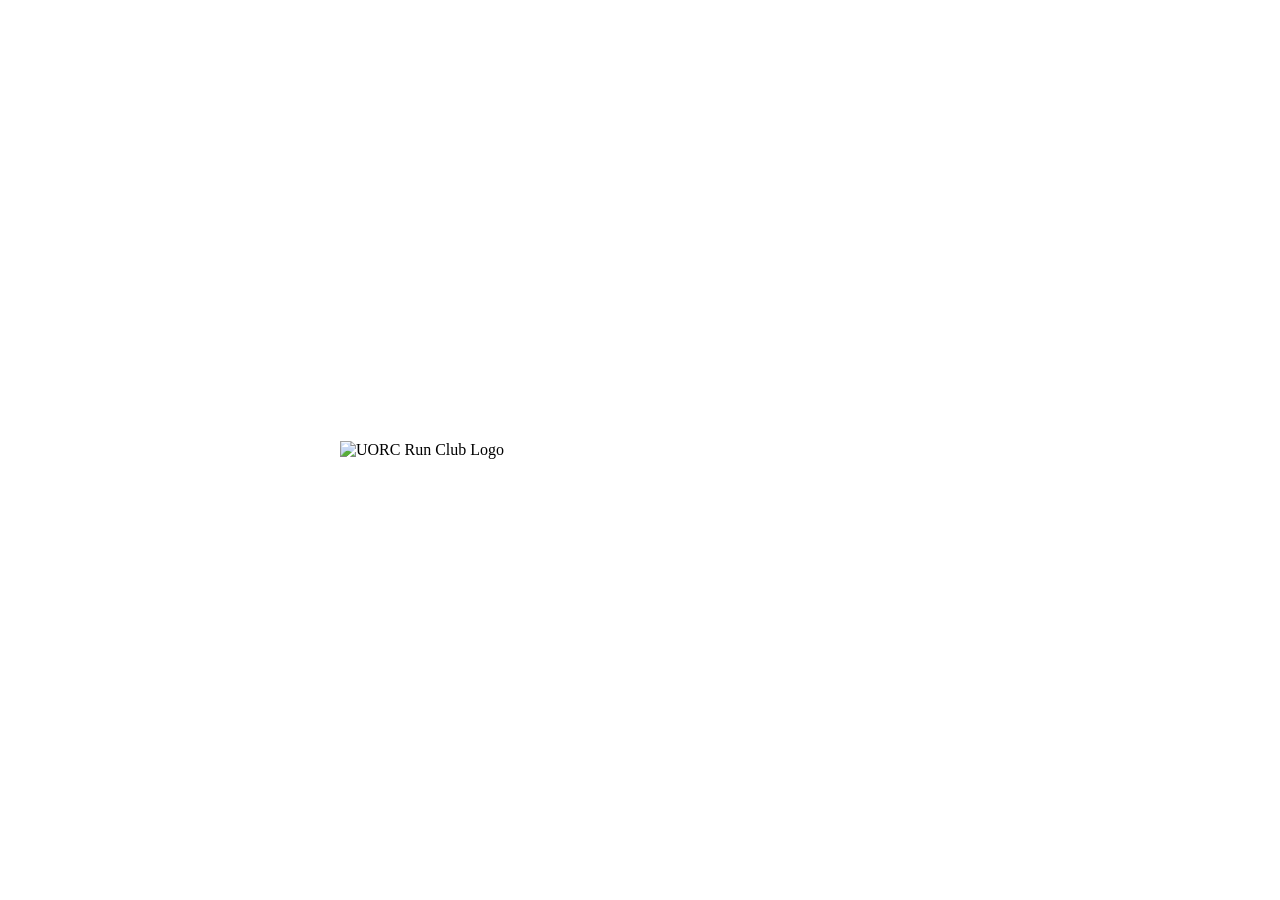
==== index.html @ 2e1a0c51 "Create index.html" ====
<!DOCTYPE html>
<html lang="en">
<head>
  <meta charset="UTF-8">
  <meta name="viewport" content="width=device-width, initial-scale=1.0">
  <title>UORC Run Club</title>

  <style>
    :root {
      color-scheme: light dark;
    }

    body {
      margin: 0;
      height: 100vh;
      display: flex;
      align-items: center;
      justify-content: center;
      background-color: #ffffff;
      overflow: hidden;
    }

    @media (prefers-color-scheme: dark) {
      body {
        background-color: #000000;
      }
    }

    .logo {
      width: 80vw;
      max-width: 600px;
      height: auto;
      opacity: 0;
      transform: scale(0.96);
      animation: fadeIn 1.2s ease-out forwards;
    }

    @keyframes fadeIn {
      to {
        opacity: 1;
        transform: scale(1);
      }
    }
  </style>
</head>

<body>
  <img 
    class="logo"
    src="https://raw.githubusercontent.com/uorcrunclub/sign-in-sheet/main/uorc_app_icon_black.png" 
    alt="UORC Run Club Logo"
  >
</body>
</html>
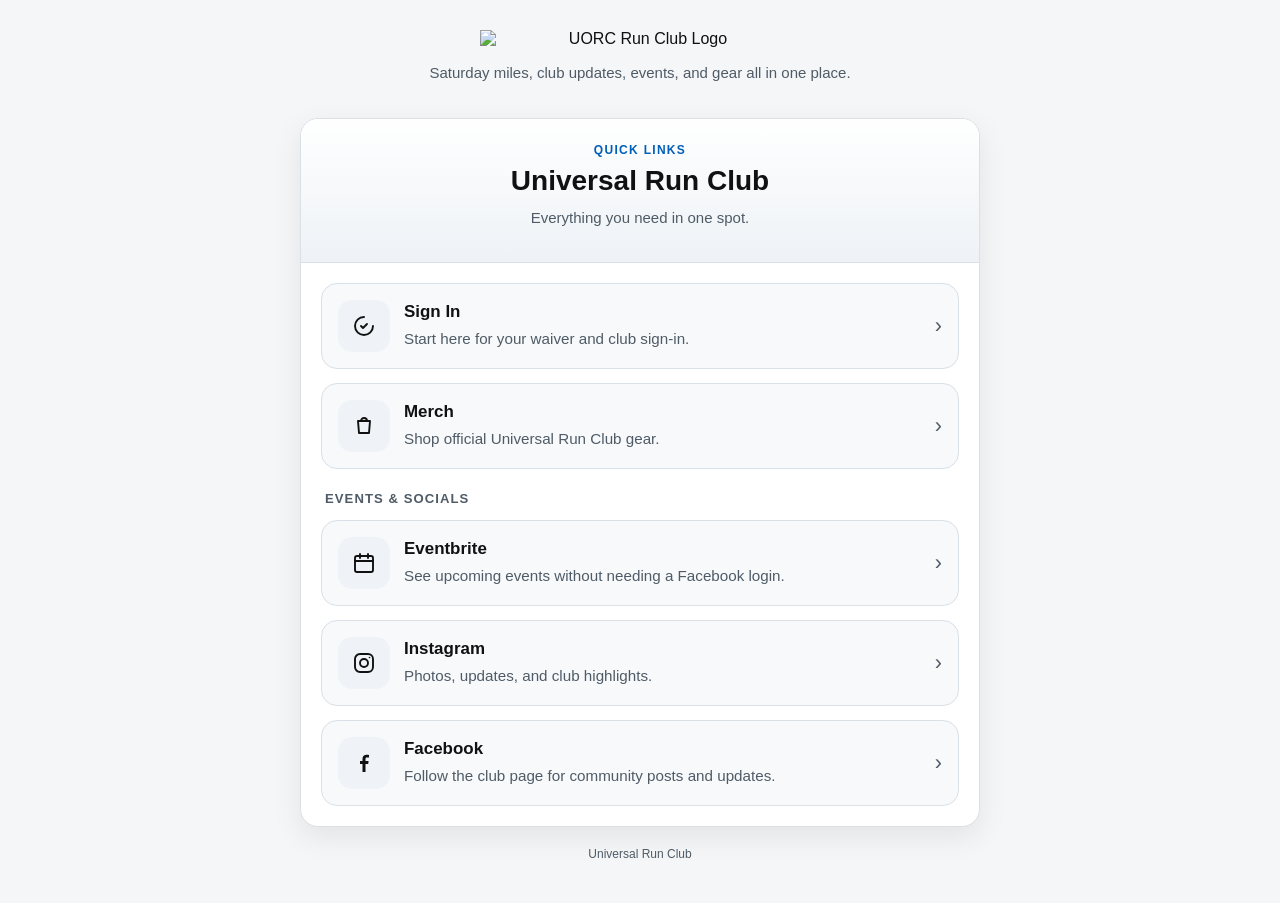
==== commit 0989ea4a: "Update index.html" ====
--- a/index.html
+++ b/index.html
@@ -2,53 +2,135 @@
 <html lang="en">
 <head>
   <meta charset="UTF-8">
-  <meta name="viewport" content="width=device-width, initial-scale=1.0">
+  <meta
+    name="viewport"
+    content="width=device-width, initial-scale=1.0, viewport-fit=cover"
+  >
   <title>UORC Run Club</title>
 
-  <style>
-    :root {
-      color-scheme: light dark;
-    }
+  <link rel="stylesheet" href="css/styles.css">
+  <link rel="stylesheet" href="css/landing.css">
+</head>
+<body>
+  <main class="container landing-page">
+    <section class="landing-hero">
+      <img
+        class="landing-logo"
+        src="https://raw.githubusercontent.com/uorcrunclub/webapp/main/assets/uorc_app_icon_black.png"
+        alt="UORC Run Club Logo"
+      >
+      <p class="subtext landing-tagline">
+        Saturday miles, club updates, events, and gear all in one place.
+      </p>
+    </section>
 
-    body {
-      margin: 0;
-      height: 100vh;
-      display: flex;
-      align-items: center;
-      justify-content: center;
-      background-color: #ffffff;
-      overflow: hidden;
-    }
+    <section class="card landing-card-shell">
+      <div class="header landing-header">
+        <div class="eyebrow">Quick Links</div>
+        <h1>Universal Run Club</h1>
+        <p class="subtext">
+          Everything you need in one spot.
+        </p>
+      </div>
 
-    @media (prefers-color-scheme: dark) {
-      body {
-        background-color: #000000;
-      }
-    }
+      <div class="content landing-links">
+        <a class="landing-link landing-link-primary" href="waiver.html">
+          <span class="landing-link-icon" aria-hidden="true">
+            <svg viewBox="0 0 24 24" fill="none" stroke="currentColor" stroke-width="1.9" stroke-linecap="round" stroke-linejoin="round">
+              <path d="M9 12l2 2 4-4"></path>
+              <path d="M21 12c0 4.97-4.03 9-9 9s-9-4.03-9-9 4.03-9 9-9"></path>
+            </svg>
+          </span>
+          <span class="landing-link-copy">
+            <span class="landing-link-title">Sign In</span>
+            <span class="landing-link-text">Start here for your waiver and club sign-in.</span>
+          </span>
+          <span class="landing-link-arrow" aria-hidden="true">›</span>
+        </a>
 
-    .logo {
-      width: 80vw;
-      max-width: 600px;
-      height: auto;
-      opacity: 0;
-      transform: scale(0.96);
-      animation: fadeIn 1.2s ease-out forwards;
-    }
+        <a
+          class="landing-link"
+          href="https://universalrunclub.shop/"
+          target="_blank"
+          rel="noopener noreferrer"
+        >
+          <span class="landing-link-icon" aria-hidden="true">
+            <svg viewBox="0 0 24 24" fill="none" stroke="currentColor" stroke-width="1.9" stroke-linecap="round" stroke-linejoin="round">
+              <path d="M6 7h12l-1 12H7L6 7z"></path>
+              <path d="M9 7a3 3 0 0 1 6 0"></path>
+            </svg>
+          </span>
+          <span class="landing-link-copy">
+            <span class="landing-link-title">Merch</span>
+            <span class="landing-link-text">Shop official Universal Run Club gear.</span>
+          </span>
+          <span class="landing-link-arrow" aria-hidden="true">›</span>
+        </a>
 
-    @keyframes fadeIn {
-      to {
-        opacity: 1;
-        transform: scale(1);
-      }
-    }
-  </style>
-</head>
+        <div class="landing-section-label">Events & Socials</div>
 
-<body>
-  <img 
-    class="logo"
-    src="https://raw.githubusercontent.com/uorcrunclub/sign-in-sheet/main/uorc_app_icon_black.png" 
-    alt="UORC Run Club Logo"
-  >
+        <a
+          class="landing-link landing-link-featured"
+          href="https://www.eventbrite.com/e/universal-5k-saturday-mornings-presented-by-universal-run-club-tickets-1977950618545?utm-campaign=social&utm-content=attendeeshare&utm-medium=discovery&utm-term=listing&utm-source=cp&aff=ebdsshcopyurl"
+          target="_blank"
+          rel="noopener noreferrer"
+        >
+          <span class="landing-link-icon" aria-hidden="true">
+            <svg viewBox="0 0 24 24" fill="none" stroke="currentColor" stroke-width="1.9" stroke-linecap="round" stroke-linejoin="round">
+              <rect x="3" y="5" width="18" height="16" rx="2"></rect>
+              <path d="M8 3v4"></path>
+              <path d="M16 3v4"></path>
+              <path d="M3 10h18"></path>
+            </svg>
+          </span>
+          <span class="landing-link-copy">
+            <span class="landing-link-title">Eventbrite</span>
+            <span class="landing-link-text">See upcoming events without needing a Facebook login.</span>
+          </span>
+          <span class="landing-link-arrow" aria-hidden="true">›</span>
+        </a>
+
+        <a
+          class="landing-link"
+          href="https://www.instagram.com/universalrunclub"
+          target="_blank"
+          rel="noopener noreferrer"
+        >
+          <span class="landing-link-icon" aria-hidden="true">
+            <svg viewBox="0 0 24 24" fill="none" stroke="currentColor" stroke-width="1.9" stroke-linecap="round" stroke-linejoin="round">
+              <rect x="3" y="3" width="18" height="18" rx="5"></rect>
+              <circle cx="12" cy="12" r="4"></circle>
+              <circle cx="17.5" cy="6.5" r="0.8" fill="currentColor" stroke="none"></circle>
+            </svg>
+          </span>
+          <span class="landing-link-copy">
+            <span class="landing-link-title">Instagram</span>
+            <span class="landing-link-text">Photos, updates, and club highlights.</span>
+          </span>
+          <span class="landing-link-arrow" aria-hidden="true">›</span>
+        </a>
+
+        <a
+          class="landing-link"
+          href="https://www.facebook.com/profile.php?id=100093467404536"
+          target="_blank"
+          rel="noopener noreferrer"
+        >
+          <span class="landing-link-icon" aria-hidden="true">
+            <svg viewBox="0 0 24 24" fill="currentColor" aria-hidden="true">
+              <path d="M13.5 21v-8h2.7l.4-3h-3.1V8.1c0-.9.2-1.5 1.5-1.5H17V3.9c-.4-.1-1.3-.1-2.4-.1-2.4 0-4.1 1.4-4.1 4.1V10H8v3h2.5v8h3z"/>
+            </svg>
+          </span>
+          <span class="landing-link-copy">
+            <span class="landing-link-title">Facebook</span>
+            <span class="landing-link-text">Follow the club page for community posts and updates.</span>
+          </span>
+          <span class="landing-link-arrow" aria-hidden="true">›</span>
+        </a>
+      </div>
+    </section>
+
+    <p class="footer-note">Universal Run Club</p>
+  </main>
 </body>
 </html>
--- a/css/styles.css
+++ b/css/styles.css
@@ -0,0 +1,1764 @@
+/* =========================
+   THEME
+========================= */
+
+:root {
+  color-scheme: light dark;
+
+  /* BACKGROUNDS */
+  --bg: #0f1115;
+  --panel: #171a21;
+  --panel-2: #1e222b;
+  --panel-3: #262b36;
+
+  /* TEXT */
+  --text: #f1f3f5;
+  --muted: #aab2bf;
+
+  /* ACCENT */
+  --accent: #3ea6ff;
+  --accent-hover: #1f8cff;
+  --accent-ring: rgba(62, 166, 255, 0.18);
+
+  /* BORDERS */
+  --border: #2e3440;
+
+  /* INPUTS */
+  --input-bg: #151922;
+  --input-border: #343b48;
+  --input-text: #f1f3f5;
+  --input-placeholder: #7f8896;
+
+  /* BUTTONS */
+  --secondary-btn-bg: #232834;
+  --secondary-btn-border: #343b48;
+  --secondary-btn-hover: #2c3240;
+
+  /* STATES */
+  --danger: #ff5d5f;
+  --danger-hover: #e14b4d;
+
+  --success: #34c759;
+  --success-hover: #28a745;
+
+  /* MESSAGES */
+  --error-bg: rgba(255, 93, 95, 0.12);
+  --error-border: rgba(255, 93, 95, 0.35);
+  --error-text: #ffd6d6;
+
+  --success-bg: rgba(52, 199, 89, 0.12);
+  --success-border: rgba(52, 199, 89, 0.35);
+  --success-text: #d9ffe6;
+
+  /* SHADOW */
+  --shadow: 0 10px 30px rgba(0, 0, 0, 0.5);
+
+  --radius: 18px;
+
+  /* TOAST / MODAL */
+  --toast-bg: rgba(24, 24, 28, 0.96);
+  --toast-text: #f5f7fb;
+  --toast-muted-text: #eef2f7;
+  --toast-border: rgba(255, 255, 255, 0.08);
+  --toast-close-text: #dbe4ee;
+  --toast-close-border: rgba(255, 255, 255, 0.10);
+  --toast-close-hover-bg: rgba(255, 255, 255, 0.04);
+  --toast-close-hover-border: rgba(255, 255, 255, 0.18);
+
+  --toast-info-title: #9ec5ff;
+  --toast-success-title: #7ee2a1;
+  --toast-error-title: #ff8f8f;
+  --toast-loading-title: #6fb1ff;
+
+  --toast-info-ring: rgba(105, 170, 255, 0.08);
+  --toast-success-ring: rgba(72, 201, 126, 0.10);
+  --toast-error-ring: rgba(255, 107, 107, 0.18);
+  --toast-loading-ring: rgba(47, 124, 255, 0.12);
+
+  --toast-info-border: rgba(105, 170, 255, 0.28);
+  --toast-success-border: rgba(72, 201, 126, 0.30);
+  --toast-error-border: rgba(255, 107, 107, 0.45);
+  --toast-loading-border: rgba(47, 124, 255, 0.35);
+
+  --toast-loading-backdrop: rgba(0, 0, 0, 0.45);
+  --toast-error-backdrop: rgba(0, 0, 0, 0.78);
+
+  --toast-error-bg: rgba(255, 80, 80, 0.10);
+
+  /* WINNER PILLS */
+  --pill-bg: rgba(255, 255, 255, 0.06);
+  --pill-bg-hover: rgba(255, 255, 255, 0.10);
+  --pill-text: #e6edf5;
+  --pill-border: rgba(255, 255, 255, 0.08);
+  --pill-border-hover: rgba(255, 255, 255, 0.14);
+  --pill-selected-text: #ffffff;
+
+  --pill-selected-bg: linear-gradient(135deg, #2f7cff, #4ea3ff);
+  --pill-selected-border: rgba(120, 170, 255, 0.6);
+  --pill-selected-shadow-1: rgba(47, 124, 255, 0.35);
+  --pill-selected-shadow-2: rgba(120, 170, 255, 0.2);
+}
+
+@media (prefers-color-scheme: light) {
+  :root {
+    --bg: #f4f6f8;
+    --panel: #ffffff;
+    --panel-2: #f7f9fb;
+    --panel-3: #eef2f6;
+
+    --text: #111111;
+    --muted: #4f5b66;
+
+    --accent: #005fb8;
+    --accent-hover: #004b92;
+    --accent-ring: rgba(0, 95, 184, 0.18);
+
+    --border: #d9e0e6;
+
+    --input-bg: #ffffff;
+    --input-border: #c7d0d9;
+    --input-text: #111111;
+    --input-placeholder: #7a8794;
+
+    --secondary-btn-bg: #eef2f6;
+    --secondary-btn-border: #c7d0d9;
+    --secondary-btn-hover: #e3e8ee;
+
+    --danger: #c62828;
+    --danger-hover: #a91f1f;
+
+    --success: #1f8f3a;
+    --success-hover: #18702d;
+
+    --error-bg: #fdecec;
+    --error-border: #f5c2c7;
+    --error-text: #842029;
+
+    --success-bg: #ecf9f0;
+    --success-border: #b7e4c7;
+    --success-text: #0f5132;
+
+    --shadow: 0 10px 30px rgba(0, 0, 0, 0.08);
+
+    /* TOAST / MODAL */
+    --toast-bg: rgba(255, 255, 255, 0.96);
+    --toast-text: #111111;
+    --toast-muted-text: #243140;
+    --toast-border: rgba(17, 17, 17, 0.08);
+    --toast-close-text: #243140;
+    --toast-close-border: rgba(17, 17, 17, 0.10);
+    --toast-close-hover-bg: rgba(17, 17, 17, 0.04);
+    --toast-close-hover-border: rgba(17, 17, 17, 0.18);
+
+    --toast-info-title: #005fb8;
+    --toast-success-title: #1f8f3a;
+    --toast-error-title: #c62828;
+    --toast-loading-title: #005fb8;
+
+    --toast-info-ring: rgba(0, 95, 184, 0.10);
+    --toast-success-ring: rgba(31, 143, 58, 0.10);
+    --toast-error-ring: rgba(198, 40, 40, 0.12);
+    --toast-loading-ring: rgba(0, 95, 184, 0.10);
+
+    --toast-info-border: rgba(0, 95, 184, 0.24);
+    --toast-success-border: rgba(31, 143, 58, 0.24);
+    --toast-error-border: rgba(198, 40, 40, 0.35);
+    --toast-loading-border: rgba(0, 95, 184, 0.28);
+
+    --toast-loading-backdrop: rgba(255, 255, 255, 0.42);
+    --toast-error-backdrop: rgba(255, 255, 255, 0.62);
+
+    --toast-error-bg: rgba(198, 40, 40, 0.08);
+
+    /* WINNER PILLS */
+    --pill-bg: rgba(17, 17, 17, 0.04);
+    --pill-bg-hover: rgba(17, 17, 17, 0.08);
+    --pill-text: #1b2430;
+    --pill-border: rgba(17, 17, 17, 0.08);
+    --pill-border-hover: rgba(17, 17, 17, 0.14);
+    --pill-selected-text: #ffffff;
+
+    --pill-selected-bg: linear-gradient(135deg, #2f7cff, #4ea3ff);
+    --pill-selected-border: rgba(47, 124, 255, 0.45);
+    --pill-selected-shadow-1: rgba(47, 124, 255, 0.22);
+    --pill-selected-shadow-2: rgba(47, 124, 255, 0.14);
+  }
+}
+
+/* =========================
+   RESET / BASE
+========================= */
+
+* {
+  box-sizing: border-box;
+}
+
+html,
+body {
+  margin: 0;
+  padding: 0;
+  min-height: 100%;
+}
+
+body {
+  background: var(--bg);
+  color: var(--text);
+  font-family: Arial, Helvetica, sans-serif;
+  padding: 20px 14px 28px;
+}
+
+a {
+  color: var(--accent);
+}
+
+img {
+  max-width: 100%;
+  height: auto;
+}
+
+.hidden {
+  display: none !important;
+}
+
+[hidden] {
+  display: none !important;
+}
+
+.locked {
+  opacity: 0.35;
+  pointer-events: none;
+  user-select: none;
+}
+
+/* =========================
+   LAYOUT
+========================= */
+
+.container {
+  width: 100%;
+  max-width: 760px;
+  margin: 0 auto;
+}
+
+.container-wide {
+  width: 100%;
+  max-width: 1100px;
+  margin: 0 auto;
+}
+
+.card {
+  background: var(--panel);
+  border: 1px solid var(--border);
+  border-radius: var(--radius);
+  box-shadow: var(--shadow);
+  overflow: hidden;
+}
+
+.header {
+  padding: 24px 20px 18px;
+  background: linear-gradient(180deg, var(--panel) 0%, var(--panel-3) 100%);
+  border-bottom: 1px solid var(--border);
+}
+
+.eyebrow {
+  font-size: 12px;
+  letter-spacing: 1.3px;
+  text-transform: uppercase;
+  color: var(--accent);
+  font-weight: 700;
+  margin-bottom: 8px;
+}
+
+h1,
+h2,
+h3 {
+  margin: 0;
+  color: var(--text);
+}
+
+h1 {
+  font-size: 28px;
+  line-height: 1.15;
+}
+
+h2 {
+  font-size: 28px;
+  line-height: 1.15;
+}
+
+h3 {
+  font-size: 20px;
+  line-height: 1.2;
+}
+
+.subtext {
+  margin-top: 10px;
+  color: var(--muted);
+  font-size: 15px;
+  line-height: 1.5;
+}
+
+.content {
+  padding: 20px;
+}
+
+.section-title {
+  margin: 24px 0 12px;
+  font-size: 18px;
+  font-weight: 700;
+}
+
+.footer-note {
+  margin-top: 18px;
+  color: var(--muted);
+  font-size: 12px;
+  line-height: 1.5;
+  text-align: center;
+}
+
+/* =========================
+   FORM ELEMENTS
+========================= */
+
+form {
+  display: block;
+}
+
+.field-group {
+  display: grid;
+  gap: 8px;
+  margin-bottom: 16px;
+}
+
+.field-row {
+  display: grid;
+  grid-template-columns: 1fr 1fr;
+  gap: 14px;
+}
+
+label {
+  display: block;
+  font-size: 14px;
+  font-weight: 700;
+  color: var(--text);
+}
+
+input[type="text"],
+input[type="email"],
+input[type="tel"],
+input[type="number"],
+input[type="password"],
+textarea,
+select {
+  width: 100%;
+  padding: 15px 14px;
+  border-radius: 12px;
+  border: 1px solid var(--input-border);
+  background: var(--input-bg);
+  color: var(--input-text);
+  font-size: 16px;
+  outline: none;
+  appearance: none;
+  -webkit-appearance: none;
+  transition:
+    border-color 160ms ease,
+    box-shadow 160ms ease,
+    background-color 160ms ease,
+    color 160ms ease;
+}
+
+input::placeholder,
+textarea::placeholder {
+  color: var(--input-placeholder);
+}
+
+input:hover,
+textarea:hover,
+select:hover {
+  border-color: var(--accent);
+}
+
+input:focus,
+textarea:focus,
+select:focus {
+  border-color: var(--accent);
+  box-shadow: 0 0 0 3px var(--accent-ring);
+}
+
+input:invalid,
+textarea:invalid,
+select:invalid {
+  box-shadow: none;
+}
+
+input:-webkit-autofill,
+input:-webkit-autofill:hover,
+input:-webkit-autofill:focus,
+input:-webkit-autofill:active,
+textarea:-webkit-autofill,
+textarea:-webkit-autofill:hover,
+textarea:-webkit-autofill:focus,
+select:-webkit-autofill,
+select:-webkit-autofill:hover,
+select:-webkit-autofill:focus {
+  -webkit-text-fill-color: var(--input-text) !important;
+  -webkit-box-shadow: 0 0 0 1000px var(--input-bg) inset !important;
+  box-shadow: 0 0 0 1000px var(--input-bg) inset !important;
+  border: 1px solid var(--input-border) !important;
+  caret-color: var(--input-text);
+  transition: background-color 9999s ease-in-out 0s;
+}
+
+input:-webkit-autofill:focus,
+textarea:-webkit-autofill:focus,
+select:-webkit-autofill:focus {
+  border-color: var(--accent) !important;
+  -webkit-box-shadow:
+    0 0 0 1000px var(--input-bg) inset !important,
+    0 0 0 3px var(--accent-ring) !important;
+  box-shadow:
+    0 0 0 1000px var(--input-bg) inset !important,
+    0 0 0 3px var(--accent-ring) !important;
+}
+
+textarea {
+  resize: vertical;
+  min-height: 120px;
+}
+
+.helper {
+  color: var(--muted);
+  font-size: 13px;
+  line-height: 1.45;
+  margin-top: -2px;
+}
+
+/* =========================
+   BUTTONS
+========================= */
+
+button,
+.button {
+  appearance: none;
+  border: none;
+  border-radius: 12px;
+  padding: 15px 18px;
+  font-size: 16px;
+  font-weight: 700;
+  cursor: pointer;
+  transition: transform 0.04s ease, background 0.2s ease, opacity 0.2s ease;
+  text-decoration: none;
+  display: inline-block;
+  text-align: center;
+}
+
+button:active,
+.button:active {
+  transform: translateY(1px);
+}
+
+button:disabled,
+.button:disabled {
+  opacity: 0.65;
+  cursor: not-allowed;
+}
+
+.actions {
+  display: flex;
+  gap: 12px;
+  flex-wrap: wrap;
+  margin-top: 22px;
+}
+
+.primary,
+.primary-btn {
+  background: var(--accent);
+  color: #ffffff;
+  flex: 1 1 auto;
+}
+
+.primary:hover,
+.primary-btn:hover {
+  background: var(--accent-hover);
+}
+
+.primary-btn:disabled {
+  opacity: 0.55;
+  cursor: not-allowed;
+  pointer-events: none;
+}
+
+.secondary,
+.secondary-btn {
+  background: var(--secondary-btn-bg);
+  color: var(--text);
+  border: 1px solid var(--secondary-btn-border);
+  flex: 1 1 auto;
+  border-radius: 14px;
+  padding: 12px 16px;
+  font-weight: 600;
+  transition:
+    background 180ms ease,
+    border-color 180ms ease,
+    color 180ms ease,
+    box-shadow 180ms ease,
+    transform 120ms ease;
+}
+
+.secondary:hover,
+.secondary-btn:hover {
+  background: var(--secondary-btn-hover);
+}
+
+.secondary-btn:disabled {
+  background: var(--secondary-btn-bg);
+  color: var(--muted);
+  border: 1px solid var(--secondary-btn-border);
+  cursor: not-allowed;
+  box-shadow: none;
+  opacity: 0.55;
+}
+
+.secondary-btn:not(:disabled) {
+  background: linear-gradient(135deg, #2f7cff, #4ea3ff);
+  color: #ffffff;
+  border: 1px solid rgba(120, 170, 255, 0.5);
+  box-shadow:
+    0 6px 18px rgba(47, 124, 255, 0.35),
+    0 0 0 1px rgba(120, 170, 255, 0.15);
+}
+
+.secondary-btn:not(:disabled):hover {
+  transform: translateY(-1px);
+  box-shadow:
+    0 10px 24px rgba(47, 124, 255, 0.45),
+    0 0 0 1px rgba(120, 170, 255, 0.25);
+}
+
+.secondary-btn:not(:disabled):active {
+  transform: translateY(0);
+  box-shadow:
+    0 4px 12px rgba(47, 124, 255, 0.35);
+}
+
+.danger-btn {
+  background: var(--danger);
+  color: #ffffff;
+}
+
+.danger-btn:hover {
+  background: var(--danger-hover);
+}
+
+.success-btn {
+  background: var(--success);
+  color: #ffffff;
+}
+
+.success-btn:hover {
+  background: var(--success-hover);
+}
+
+/* =========================
+   MESSAGE / STATUS BOXES
+========================= */
+
+.message {
+  margin-top: 16px;
+  padding: 14px 16px;
+  border-radius: 12px;
+  font-size: 14px;
+  line-height: 1.45;
+  display: none;
+}
+
+.message.error {
+  display: block;
+  background: var(--error-bg);
+  border: 1px solid var(--error-border);
+  color: var(--error-text);
+}
+
+.message.success {
+  display: block;
+  background: var(--success-bg);
+  border: 1px solid var(--success-border);
+  color: var(--success-text);
+}
+
+.status-box,
+.waiver-status,
+.info-box {
+  background: var(--panel-2);
+  border: 1px solid var(--border);
+  border-radius: 14px;
+  padding: 14px 16px;
+  margin-bottom: 20px;
+  font-size: 14px;
+  line-height: 1.5;
+  color: var(--muted);
+}
+
+.status-box strong,
+.waiver-status strong,
+.info-box strong {
+  color: var(--text);
+}
+
+/* =========================
+   SUCCESS SCREEN LAYOUT
+========================= */
+
+.success-screen {
+  opacity: 0;
+  transform: translateY(10px);
+  transition: opacity 220ms ease, transform 220ms ease;
+  text-align: left;
+  padding: 28px 20px 24px;
+}
+
+.success-screen.show {
+  opacity: 1;
+  transform: translateY(0);
+}
+
+.success-screen.show .checkin-icon {
+  transform: scale(1);
+  opacity: 1;
+}
+
+.success-text,
+.success-next-btn {
+  opacity: 0;
+  transform: translateY(6px);
+  transition: opacity 200ms ease, transform 200ms ease;
+}
+
+.success-screen.show .success-text {
+  opacity: 1;
+  transform: translateY(0);
+  transition-delay: 80ms;
+}
+
+.success-screen.show .success-next-btn {
+  opacity: 1;
+  transform: translateY(0);
+  transition-delay: 140ms;
+}
+
+.success-content {
+  display: inline-flex;
+  align-items: center;
+  justify-content: flex-start;
+  gap: 10px;
+  width: auto;
+  margin: 0;
+}
+
+.checkin-icon {
+  transform: scale(0.9);
+  opacity: 0;
+  transition: transform 220ms ease, opacity 220ms ease;
+  width: 110px;
+  height: 110px;
+  flex: 0 0 110px;
+  display: block;
+  color: var(--text);
+}
+
+.checkin-icon path {
+  fill: currentColor;
+}
+
+.success-text {
+  display: flex;
+  flex-direction: column;
+  align-items: flex-start;
+  min-width: 0;
+  flex: 1 1 auto;
+  padding-top: 2px;
+  gap: 2px;
+}
+
+.success-text h2 {
+  margin: 0;
+  font-size: 30px;
+  line-height: 1.1;
+}
+
+.success-next-btn {
+  display: block;
+  width: auto;
+  margin-top: 14px;
+  padding: 10px 18px;
+  flex: 0 0 auto;
+}
+
+@media (max-width: 640px) {
+  .success-screen {
+    padding: 22px 16px 20px;
+  }
+
+  .success-content {
+    gap: 10px;
+    align-items: flex-start;
+  }
+
+  .checkin-icon {
+    width: 64px;
+    height: 64px;
+    flex: 0 0 64px;
+  }
+
+  .success-text h2 {
+    font-size: 24px;
+    line-height: 1.15;
+  }
+
+  .success-text p {
+    margin-top: 4px;
+    font-size: 15px;
+    line-height: 1.35;
+  }
+
+  .success-next-btn {
+    margin-top: 16px;
+  }
+}
+
+/* =========================
+   WAIVER PAGE
+========================= */
+
+.waiver-shell {
+  position: relative;
+}
+
+.waiver-shell::after {
+  content: "";
+  position: absolute;
+  left: 1px;
+  right: 1px;
+  bottom: 1px;
+  height: 42px;
+  border-bottom-left-radius: 14px;
+  border-bottom-right-radius: 14px;
+  pointer-events: none;
+  background: linear-gradient(
+    to bottom,
+    rgba(0, 0, 0, 0),
+    var(--panel-2)
+  );
+  opacity: 1;
+  transition: opacity 0.2s ease;
+}
+
+.waiver-shell.read-complete::after {
+  opacity: 0;
+}
+
+.waiver-box {
+  position: relative;
+  background: var(--panel-2);
+  border: 1px solid var(--border);
+  border-radius: 14px;
+  padding: 18px;
+  max-height: 52vh;
+  overflow-y: auto;
+  line-height: 1.7;
+  font-size: 15px;
+  color: var(--text);
+  scroll-behavior: smooth;
+}
+
+.waiver-box .waiver-section {
+  margin: 0 0 22px 0;
+  padding-bottom: 16px;
+  border-bottom: 1px solid color-mix(in srgb, var(--border) 70%, transparent);
+}
+
+.waiver-box .waiver-section:last-child {
+  margin-bottom: 0;
+  padding-bottom: 0;
+  border-bottom: none;
+}
+
+.waiver-box a {
+  color: var(--accent);
+  word-break: break-word;
+}
+
+.agree-row {
+  display: flex;
+  align-items: flex-start;
+  gap: 12px;
+  margin-top: 18px;
+  padding: 16px;
+  background: var(--panel-2);
+  border: 1px solid var(--border);
+  border-radius: 14px;
+}
+
+.agree-row input[type="checkbox"] {
+  width: 22px;
+  height: 22px;
+  margin: 2px 0 0 0;
+  flex: 0 0 auto;
+  accent-color: var(--accent);
+}
+
+.agree-label {
+  font-size: 15px;
+  line-height: 1.5;
+  color: var(--text);
+}
+
+.signature-section {
+  display: none;
+  margin-top: 18px;
+  padding: 18px;
+  background: var(--panel-2);
+  border: 1px solid var(--border);
+  border-radius: 14px;
+}
+
+.signature-section.show {
+  display: block;
+}
+
+/* =========================
+   SIGN-IN / LOCKED / SUCCESS
+========================= */
+
+.locked-screen,
+.locked-overlay,
+.success-screen {
+  display: none;
+  text-align: center;
+  padding: 34px 20px 30px;
+}
+
+.locked-screen.show,
+.locked-overlay.show,
+.success-screen.show {
+  display: block;
+}
+
+.locked-screen h2,
+.locked-overlay h2,
+.success-screen h2 {
+  margin: 0 0 12px;
+  font-size: 30px;
+  line-height: 1.1;
+}
+
+.locked-screen p,
+.locked-overlay p,
+.success-screen p {
+  margin: 0 0 0;
+  color: var(--muted);
+  font-size: 17px;
+  line-height: 1.5;
+}
+
+/* =========================
+   RAFFLE PAGE UTILITIES
+========================= */
+
+.grid-2 {
+  display: grid;
+  grid-template-columns: 1fr 1fr;
+  gap: 16px;
+}
+
+.grid-3 {
+  display: grid;
+  grid-template-columns: repeat(3, 1fr);
+  gap: 16px;
+}
+
+.panel {
+  background: var(--panel-2);
+  border: 1px solid var(--border);
+  border-radius: 14px;
+  padding: 18px;
+}
+
+.stat-card {
+  background: var(--panel-2);
+  border: 1px solid var(--border);
+  border-radius: 14px;
+  padding: 18px;
+}
+
+.stat-label {
+  color: var(--muted);
+  font-size: 13px;
+  margin-bottom: 8px;
+}
+
+.stat-value {
+  color: var(--text);
+  font-size: 28px;
+  font-weight: 700;
+}
+
+.list-card {
+  background: var(--panel-2);
+  border: 1px solid var(--border);
+  border-radius: 14px;
+  padding: 16px;
+}
+
+.list-card + .list-card {
+  margin-top: 12px;
+}
+
+.badge {
+  display: inline-block;
+  padding: 6px 10px;
+  border-radius: 999px;
+  background: var(--panel-3);
+  border: 1px solid var(--border);
+  color: var(--text);
+  font-size: 12px;
+  font-weight: 700;
+}
+
+.table-wrap {
+  overflow-x: auto;
+  border: 1px solid var(--border);
+  border-radius: 14px;
+}
+
+table {
+  width: 100%;
+  border-collapse: collapse;
+  background: var(--panel-2);
+}
+
+th,
+td {
+  text-align: left;
+  padding: 12px 14px;
+  border-bottom: 1px solid var(--border);
+  font-size: 14px;
+  color: var(--text);
+}
+
+th {
+  background: var(--panel-3);
+  font-weight: 700;
+}
+
+tr:last-child td {
+  border-bottom: none;
+}
+
+/* =========================
+   SPACING UTILITIES
+========================= */
+
+.mt-0 { margin-top: 0 !important; }
+.mt-8 { margin-top: 8px !important; }
+.mt-12 { margin-top: 12px !important; }
+.mt-16 { margin-top: 16px !important; }
+.mt-20 { margin-top: 20px !important; }
+.mt-24 { margin-top: 24px !important; }
+
+.mb-0 { margin-bottom: 0 !important; }
+.mb-8 { margin-bottom: 8px !important; }
+.mb-12 { margin-bottom: 12px !important; }
+.mb-16 { margin-bottom: 16px !important; }
+.mb-20 { margin-bottom: 20px !important; }
+.mb-24 { margin-bottom: 24px !important; }
+
+/* =========================
+   MOBILE
+========================= */
+
+@media (max-width: 640px) {
+  body {
+    padding: 12px 10px 18px;
+  }
+
+  .header {
+    padding: 20px 16px 16px;
+  }
+
+  .content {
+    padding: 16px;
+  }
+
+  h1 {
+    font-size: 24px;
+  }
+
+  h2 {
+    font-size: 26px;
+  }
+
+  .field-row,
+  .grid-2,
+  .grid-3 {
+    grid-template-columns: 1fr;
+  }
+
+  .actions {
+    flex-direction: column;
+  }
+
+  .primary,
+  .primary-btn,
+  .secondary,
+  .secondary-btn,
+  .danger-btn,
+  .success-btn {
+    width: 100%;
+  }
+
+  .waiver-box {
+    max-height: 48vh;
+    font-size: 16px;
+    line-height: 1.75;
+    padding: 16px;
+  }
+}
+
+/* =========================
+   ERROR / INVALID FIELDS
+========================= */
+
+.field-error {
+  display: none;
+  margin-top: 6px;
+  font-size: 13px;
+  line-height: 1.35;
+  color: #c62828;
+}
+
+.field-error.show {
+  display: block;
+}
+
+input.input-error,
+select.input-error,
+textarea.input-error {
+  border-color: #c62828 !important;
+  box-shadow: 0 0 0 3px rgba(198, 40, 40, 0.12) !important;
+}
+
+input.input-error:hover,
+select.input-error:hover,
+textarea.input-error:hover,
+input.input-error:focus,
+select.input-error:focus,
+textarea.input-error:focus {
+  border-color: #c62828 !important;
+  box-shadow: 0 0 0 3px rgba(198, 40, 40, 0.12) !important;
+}
+
+.field-group.field-pair-pending input:not(.input-error),
+.field-group.field-pair-pending select:not(.input-error),
+.field-group.field-pair-pending textarea:not(.input-error) {
+  border-color: #c62828;
+  box-shadow: 0 0 0 3px rgba(198, 40, 40, 0.12);
+}
+
+@media (prefers-color-scheme: dark) {
+  .field-error {
+    color: #ff8a80;
+  }
+
+  input.input-error,
+  select.input-error,
+  textarea.input-error {
+    border-color: #ff8a80 !important;
+    box-shadow: 0 0 0 3px rgba(255, 138, 128, 0.16) !important;
+  }
+
+  input.input-error:hover,
+  select.input-error:hover,
+  textarea.input-error:hover,
+  input.input-error:focus,
+  select.input-error:focus,
+  textarea.input-error:focus {
+    border-color: #ff8a80 !important;
+    box-shadow: 0 0 0 3px rgba(255, 138, 128, 0.16) !important;
+  }
+
+  .field-group.field-pair-pending input:not(.input-error),
+  .field-group.field-pair-pending select:not(.input-error),
+  .field-group.field-pair-pending textarea:not(.input-error) {
+    border-color: #ff8a80;
+    box-shadow: 0 0 0 3px rgba(255, 138, 128, 0.16);
+  }
+}
+
+/* =========================
+   RAFFLE PAGE
+========================= */
+
+.page-shell {
+  max-width: 680px;
+  margin: 0 auto;
+  padding: 12px;
+}
+
+.page-header {
+  display: flex;
+  justify-content: center;
+  padding: 16px 0;
+}
+
+.header-brand {
+  display: flex;
+  align-items: center;
+  gap: 12px;
+}
+
+.header-logo {
+  display: block;
+  height: 40px;
+  width: 40px;
+  min-width: 40px;
+  max-width: 40px;
+  object-fit: contain;
+  border-radius: 10px;
+}
+
+.header-title {
+  font-size: 1.5rem;
+  font-weight: 700;
+  letter-spacing: 0.2px;
+  line-height: 1;
+  transform: translateY(1px);
+}
+
+@media (max-width: 600px) {
+  .header-logo {
+    height: 44px;
+    width: 44px;
+  }
+
+  .header-title {
+    font-size: 1.4rem;
+  }
+}
+
+@media (prefers-color-scheme: dark) {
+  .header-logo {
+    content: url("https://raw.githubusercontent.com/uorcrunclub/webapp/main/assets/uorc_app_icon_blue.png");
+  }
+}
+
+.page-header h1 {
+  margin: 0 0 12px;
+}
+
+.page-shell .card {
+  margin-top: 14px;
+  padding: 16px;
+  border-radius: 16px;
+}
+
+.muted {
+  opacity: 0.8;
+}
+
+.meta-line {
+  margin-top: 10px;
+}
+
+.button-row {
+  display: flex;
+  flex-direction: column;
+  gap: 12px;
+  margin-top: 12px;
+}
+
+.status-text {
+  white-space: pre-wrap;
+  margin-top: 12px;
+}
+
+.status-text.success {
+  color: #0a7a33;
+}
+
+.status-text.error {
+  color: #b00020;
+}
+
+.checkbox-row {
+  display: flex;
+  gap: 10px;
+  align-items: flex-start;
+  margin-top: 12px;
+}
+
+.winner-list {
+  display: flex;
+  flex-direction: column;
+  gap: 10px;
+}
+
+.winner-pill {
+  position: relative;
+  display: flex;
+  align-items: center;
+  justify-content: space-between;
+  gap: 12px;
+  padding: 12px 14px;
+  border-radius: 999px;
+  background: var(--pill-bg);
+  color: var(--pill-text);
+  border: 1px solid var(--pill-border);
+  cursor: pointer;
+  user-select: none;
+  transition:
+    background 160ms ease,
+    border-color 160ms ease,
+    box-shadow 160ms ease,
+    transform 120ms ease,
+    color 160ms ease;
+}
+
+.winner-pill:hover {
+  background: var(--pill-bg-hover);
+  border-color: var(--pill-border-hover);
+}
+
+.winner-pill:active {
+  transform: scale(0.98);
+}
+
+.winner-pill.selected {
+  background: var(--pill-selected-bg);
+  color: var(--pill-selected-text);
+  border-color: var(--pill-selected-border);
+  box-shadow:
+    0 6px 18px var(--pill-selected-shadow-1),
+    0 0 0 1px var(--pill-selected-shadow-2);
+}
+
+.winner-check {
+  position: absolute;
+  opacity: 0;
+  pointer-events: none;
+}
+
+.winner-pill-text {
+  flex: 1 1 auto;
+  min-width: 0;
+}
+
+.pill-check {
+  flex: 0 0 auto;
+  font-size: 14px;
+  font-weight: 700;
+  color: #ffffff;
+  opacity: 0;
+  transform: scale(0.6);
+  transition:
+    opacity 160ms ease,
+    transform 160ms cubic-bezier(0.22, 1, 0.36, 1);
+}
+
+.winner-pill.selected .pill-check {
+  opacity: 1;
+  transform: scale(1);
+  transition-delay: 40ms;
+}
+
+/* =========================
+   TOAST CARD
+========================= */
+
+.toast-host {
+  position: fixed;
+  left: 50%;
+  z-index: 9999;
+  width: min(92vw, 520px);
+  display: flex;
+  flex-direction: column;
+  gap: 12px;
+  pointer-events: none;
+}
+
+.toast-host.top {
+  top: max(16px, env(safe-area-inset-top));
+  transform: translateX(-50%);
+}
+
+.toast-host.center {
+  top: 50%;
+  transform: translate(-50%, -50%);
+}
+
+.toast-backdrop {
+  position: fixed;
+  inset: 0;
+  z-index: 9998;
+  opacity: 0;
+  pointer-events: none;
+  transition:
+    opacity 180ms cubic-bezier(0.22, 1, 0.36, 1),
+    backdrop-filter 180ms ease,
+    -webkit-backdrop-filter 180ms ease,
+    background 180ms ease;
+}
+
+.toast-backdrop.show {
+  opacity: 1;
+  pointer-events: auto;
+}
+
+.toast-backdrop.loading-backdrop {
+  background: var(--toast-loading-backdrop);
+  backdrop-filter: blur(6px);
+  -webkit-backdrop-filter: blur(6px);
+}
+
+.toast-backdrop.error-backdrop {
+  background: var(--toast-error-backdrop);
+  backdrop-filter: blur(12px);
+  -webkit-backdrop-filter: blur(12px);
+}
+
+.toast-card {
+  pointer-events: auto;
+  border-radius: 18px;
+  padding: 16px 18px;
+  box-shadow:
+    0 12px 30px rgba(0, 0, 0, 0.18),
+    0 2px 10px rgba(0, 0, 0, 0.10);
+  border: 1px solid var(--toast-border);
+  background: var(--toast-bg);
+  color: var(--toast-text);
+  backdrop-filter: blur(12px);
+  -webkit-backdrop-filter: blur(12px);
+  opacity: 0;
+  transform: translateY(-10px) scale(0.985);
+  transition:
+    opacity 160ms cubic-bezier(0.22, 1, 0.36, 1),
+    transform 220ms cubic-bezier(0.22, 1, 0.36, 1),
+    box-shadow 220ms ease,
+    border-color 220ms ease;
+}
+
+.toast-card.show {
+  opacity: 1;
+  transform: translateY(0) scale(1);
+}
+
+.toast-card.hide {
+  opacity: 0;
+  transform: translateY(-10px) scale(0.985);
+}
+
+.toast-host.center .toast-card {
+  transform: translateY(8px) scale(0.94);
+}
+
+.toast-host.center .toast-card.show {
+  opacity: 1;
+  transform: translateY(0) scale(1);
+}
+
+.toast-host.center .toast-card.hide {
+  opacity: 0;
+  transform: translateY(6px) scale(0.97);
+}
+
+.toast-title {
+  display: block;
+  font-size: 0.95rem;
+  font-weight: 700;
+  margin-bottom: 6px;
+  letter-spacing: 0.01em;
+}
+
+.toast-message {
+  font-size: 0.95rem;
+  line-height: 1.45;
+  white-space: pre-line;
+  color: var(--toast-muted-text);
+}
+
+.toast-card.info {
+  border-color: var(--toast-info-border);
+  box-shadow:
+    0 12px 30px rgba(0, 0, 0, 0.18),
+    0 0 0 1px var(--toast-info-ring);
+}
+
+.toast-card.info .toast-title {
+  color: var(--toast-info-title);
+}
+
+.toast-card.success {
+  border-color: var(--toast-success-border);
+  box-shadow:
+    0 12px 30px rgba(0, 0, 0, 0.18),
+    0 0 0 1px var(--toast-success-ring);
+}
+
+.toast-card.success .toast-title {
+  color: var(--toast-success-title);
+}
+
+.toast-card.error {
+  background: linear-gradient(
+    135deg,
+    var(--toast-error-bg),
+    var(--toast-bg)
+  );
+  border-color: var(--toast-error-border);
+  box-shadow:
+    0 12px 30px rgba(0, 0, 0, 0.22),
+    0 0 0 1px var(--toast-error-ring);
+}
+
+.toast-card.error .toast-title {
+  color: var(--toast-error-title);
+}
+
+.toast-card.loading {
+  border-color: var(--toast-loading-border);
+  box-shadow:
+    0 12px 30px rgba(0, 0, 0, 0.18),
+    0 0 0 1px var(--toast-loading-ring);
+  animation: loadingPulse 1.8s ease-in-out infinite;
+}
+
+.toast-card.loading .toast-title {
+  color: var(--toast-loading-title);
+}
+
+.toast-close {
+  margin-top: 12px;
+  background: transparent;
+  border: 1px solid var(--toast-close-border);
+  color: var(--toast-close-text);
+  border-radius: 12px;
+  padding: 8px 12px;
+  font: inherit;
+  cursor: pointer;
+}
+
+.toast-close:hover {
+  border-color: var(--toast-close-hover-border);
+  background: var(--toast-close-hover-bg);
+}
+
+@keyframes loadingPulse {
+  0%, 100% {
+    box-shadow:
+      0 12px 30px rgba(0, 0, 0, 0.18),
+      0 0 0 1px var(--toast-loading-ring);
+  }
+  50% {
+    box-shadow:
+      0 12px 30px rgba(0, 0, 0, 0.22),
+      0 0 0 2px var(--toast-loading-border);
+  }
+}
+
+@media (max-width: 640px) {
+  .toast-host {
+    width: min(94vw, 520px);
+  }
+
+  .toast-card {
+    border-radius: 16px;
+    padding: 14px 16px;
+  }
+}
+
+/* =========================
+   SPECIAL INPUTS
+========================= */
+
+#adminKeyInput,
+#winnerCount {
+  text-align: center;
+  font-size: 1.4rem;
+  font-weight: 600;
+}
+
+#adminKeyInput {
+  letter-spacing: 0.4em;
+}
+
+/* =========================
+   MOBILE SETUP GUIDE
+========================= */
+
+.setup-guide {
+  width: 100%;
+}
+
+.setup-guide-header {
+  margin-bottom: 8px;
+}
+
+.setup-guide-header .subtext {
+  max-width: 60ch;
+}
+
+.setup-guide-section + .setup-guide-section {
+  margin-top: 28px;
+  padding-top: 24px;
+  border-top: 1px solid var(--border);
+}
+
+.setup-guide-section p {
+  margin: 0;
+  line-height: 1.6;
+}
+
+.setup-guide-section p + p {
+  margin-top: 12px;
+}
+
+.setup-link {
+  font-weight: 700;
+  word-break: break-word;
+}
+
+.setup-steps {
+  margin: 14px 0 0;
+  padding-left: 22px;
+  color: var(--text);
+}
+
+.setup-steps li {
+  margin-bottom: 12px;
+  line-height: 1.6;
+}
+
+.setup-steps li:last-child {
+  margin-bottom: 0;
+}
+
+.step-helper {
+  display: block;
+  margin-top: 4px;
+  color: var(--muted);
+  font-size: 14px;
+  line-height: 1.45;
+}
+
+.setup-note {
+  margin-top: 16px;
+  padding: 14px 16px;
+  border-radius: 14px;
+  background: var(--panel-2);
+  border: 1px solid var(--border);
+}
+
+.setup-note p {
+  margin: 0;
+}
+
+.setup-note p + p {
+  margin-top: 8px;
+}
+
+.setup-note strong {
+  color: var(--text);
+}
+
+.setup-note.compact {
+  padding-top: 12px;
+  padding-bottom: 12px;
+}
+
+.setup-warning-list {
+  margin: 12px 0 0;
+  padding-left: 22px;
+}
+
+.setup-warning-list li {
+  margin-bottom: 10px;
+  line-height: 1.55;
+}
+
+.setup-warning-list li:last-child {
+  margin-bottom: 0;
+}
+
+@media (max-width: 640px) {
+  .setup-guide-section + .setup-guide-section {
+    margin-top: 24px;
+    padding-top: 20px;
+  }
+
+  .setup-steps,
+  .setup-warning-list {
+    padding-left: 20px;
+  }
+
+  .setup-steps li,
+  .setup-warning-list li {
+    margin-bottom: 10px;
+  }
+
+  .step-helper {
+    font-size: 15px;
+    line-height: 1.5;
+  }
+
+  .setup-note {
+    padding: 13px 14px;
+  }
+}
+
+/* =========================
+   SETUP PLATFORM TOGGLE
+========================= */
+
+.setup-platform-nav {
+  display: flex;
+  gap: 10px;
+  flex-wrap: wrap;
+  margin-top: 18px;
+}
+
+.setup-platform-btn {
+  appearance: none;
+  border: 1px solid var(--secondary-btn-border);
+  background: var(--secondary-btn-bg);
+  color: var(--text);
+  border-radius: 999px;
+  padding: 10px 14px;
+  font: inherit;
+  font-weight: 700;
+  line-height: 1.2;
+  cursor: pointer;
+  transition:
+    background 180ms ease,
+    border-color 180ms ease,
+    color 180ms ease,
+    box-shadow 180ms ease,
+    transform 120ms ease;
+}
+
+.setup-platform-btn:hover {
+  background: var(--secondary-btn-hover);
+}
+
+.setup-platform-btn:focus-visible {
+  outline: none;
+  border-color: var(--accent);
+  box-shadow: 0 0 0 3px var(--accent-ring);
+}
+
+.setup-platform-btn.active {
+  background: var(--accent);
+  color: var(--button-text-on-accent, #ffffff);
+  border-color: var(--accent);
+}
+
+.setup-platform-card {
+  scroll-margin-top: 16px;
+}
+
+@media (max-width: 640px) {
+  .setup-platform-nav {
+    flex-direction: column;
+  }
+
+  .setup-platform-btn {
+    width: 100%;
+    text-align: center;
+  }
+}
+
+/* =========================
+   SETUP PLATFORM TOGGLE
+========================= */
+
+.setup-platform-nav {
+  display: flex;
+  gap: 10px;
+  flex-wrap: wrap;
+  margin-top: 18px;
+}
+
+.setup-platform-btn {
+  appearance: none;
+  border: 1px solid var(--secondary-btn-border);
+  background: var(--secondary-btn-bg);
+  color: var(--text);
+  border-radius: 999px;
+  padding: 10px 14px;
+  font: inherit;
+  font-weight: 700;
+  line-height: 1.2;
+  cursor: pointer;
+  transition:
+    background 180ms ease,
+    border-color 180ms ease,
+    color 180ms ease,
+    box-shadow 180ms ease,
+    transform 120ms ease;
+}
+
+.setup-platform-btn:hover {
+  background: var(--secondary-btn-hover);
+}
+
+.setup-platform-btn:focus-visible {
+  outline: none;
+  border-color: var(--accent);
+  box-shadow: 0 0 0 3px var(--accent-ring);
+}
+
+.setup-platform-btn.active {
+  background: var(--accent);
+  color: var(--button-text-on-accent, #ffffff);
+  border-color: var(--accent);
+}
+
+.setup-launch-card,
+.setup-installed-card {
+  margin-top: 18px;
+  padding: 16px;
+  border-radius: 14px;
+  background: var(--panel-2);
+  border: 1px solid var(--border);
+}
+
+.setup-launch-label {
+  margin: 0;
+  color: var(--text);
+  line-height: 1.55;
+}
+
+.setup-launch-btn {
+  display: block;
+  width: 100%;
+  margin-top: 14px;
+}
+
+.setup-installed-card p {
+  margin: 0;
+  line-height: 1.55;
+}
+
+.setup-platform-card {
+  scroll-margin-top: 16px;
+}
+
+@media (max-width: 640px) {
+  .setup-platform-nav {
+    flex-direction: column;
+  }
+
+  .setup-platform-btn {
+    width: 100%;
+    text-align: center;
+  }
+}
--- a/css/landing.css
+++ b/css/landing.css
@@ -0,0 +1,153 @@
+.landing-page {
+  max-width: 680px;
+}
+
+.landing-hero {
+  text-align: center;
+  padding: 10px 0 18px;
+}
+
+.landing-logo {
+  display: block;
+  width: min(78vw, 320px);
+  margin: 0 auto;
+  opacity: 0;
+  transform: scale(0.96);
+  animation: landingLogoFade 1s ease-out forwards;
+}
+
+.landing-tagline {
+  margin-top: 14px;
+  max-width: 34rem;
+  margin-left: auto;
+  margin-right: auto;
+}
+
+.landing-card-shell {
+  overflow: hidden;
+}
+
+.landing-header {
+  text-align: center;
+}
+
+.landing-links {
+  display: grid;
+  gap: 14px;
+}
+
+.landing-section-label {
+  margin: 8px 4px 0;
+  color: var(--muted);
+  font-size: 0.82rem;
+  font-weight: 700;
+  letter-spacing: 0.08em;
+  text-transform: uppercase;
+}
+
+.landing-link {
+  display: grid;
+  grid-template-columns: 52px minmax(0, 1fr) auto;
+  align-items: center;
+  gap: 14px;
+  text-decoration: none;
+  color: var(--text);
+  background: var(--panel-2);
+  border: 1px solid var(--border);
+  border-radius: 16px;
+  padding: 16px;
+  transition:
+    transform 140ms ease,
+    background 180ms ease,
+    border-color 180ms ease,
+    box-shadow 180ms ease;
+}
+
+.landing-link:hover,
+.landing-link:focus-visible {
+  background: var(--panel-3);
+  border-color: var(--accent);
+  box-shadow: 0 0 0 3px var(--accent-ring);
+  transform: translateY(-1px);
+  outline: none;
+}
+
+.landing-link-primary,
+.landing-link-featured {
+  border-width: 1.5px;
+}
+
+.landing-link-icon {
+  width: 52px;
+  height: 52px;
+  border-radius: 14px;
+  display: flex;
+  align-items: center;
+  justify-content: center;
+  background: color-mix(in srgb, var(--panel-3) 78%, transparent);
+  color: var(--text);
+  flex: 0 0 auto;
+}
+
+.landing-link-icon svg {
+  width: 24px;
+  height: 24px;
+}
+
+.landing-link-copy {
+  min-width: 0;
+  display: flex;
+  flex-direction: column;
+}
+
+.landing-link-title {
+  font-size: 1.06rem;
+  font-weight: 700;
+  line-height: 1.2;
+}
+
+.landing-link-text {
+  margin-top: 6px;
+  color: var(--muted);
+  font-size: 0.95rem;
+  line-height: 1.45;
+}
+
+.landing-link-arrow {
+  font-size: 1.35rem;
+  line-height: 1;
+  color: var(--muted);
+}
+
+@keyframes landingLogoFade {
+  to {
+    opacity: 1;
+    transform: scale(1);
+  }
+}
+
+@media (max-width: 640px) {
+  .landing-hero {
+    padding: 4px 0 14px;
+  }
+
+  .landing-link {
+    grid-template-columns: 46px minmax(0, 1fr) auto;
+    gap: 12px;
+    padding: 14px;
+  }
+
+  .landing-link-icon {
+    width: 46px;
+    height: 46px;
+    border-radius: 12px;
+  }
+
+  .landing-link-title {
+    font-size: 1rem;
+  }
+
+  .landing-link-text {
+    font-size: 0.92rem;
+  }
+}
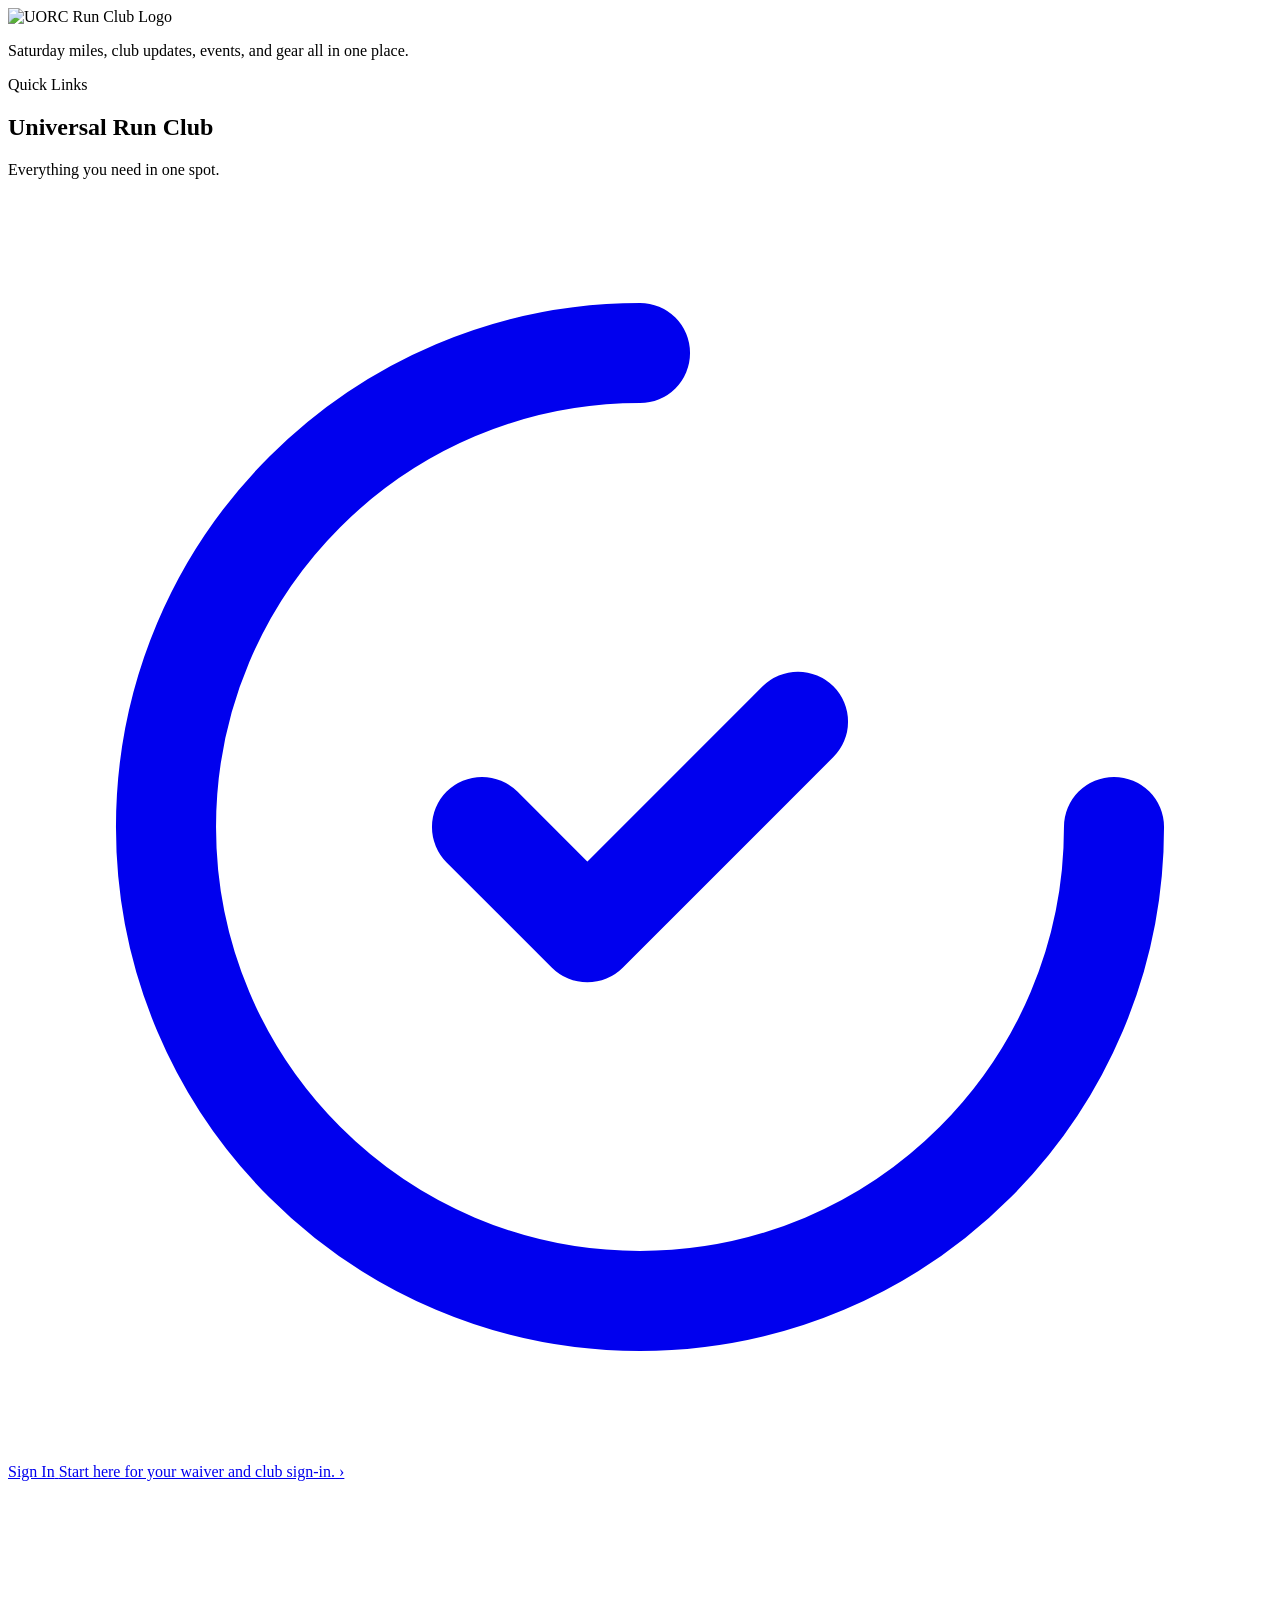
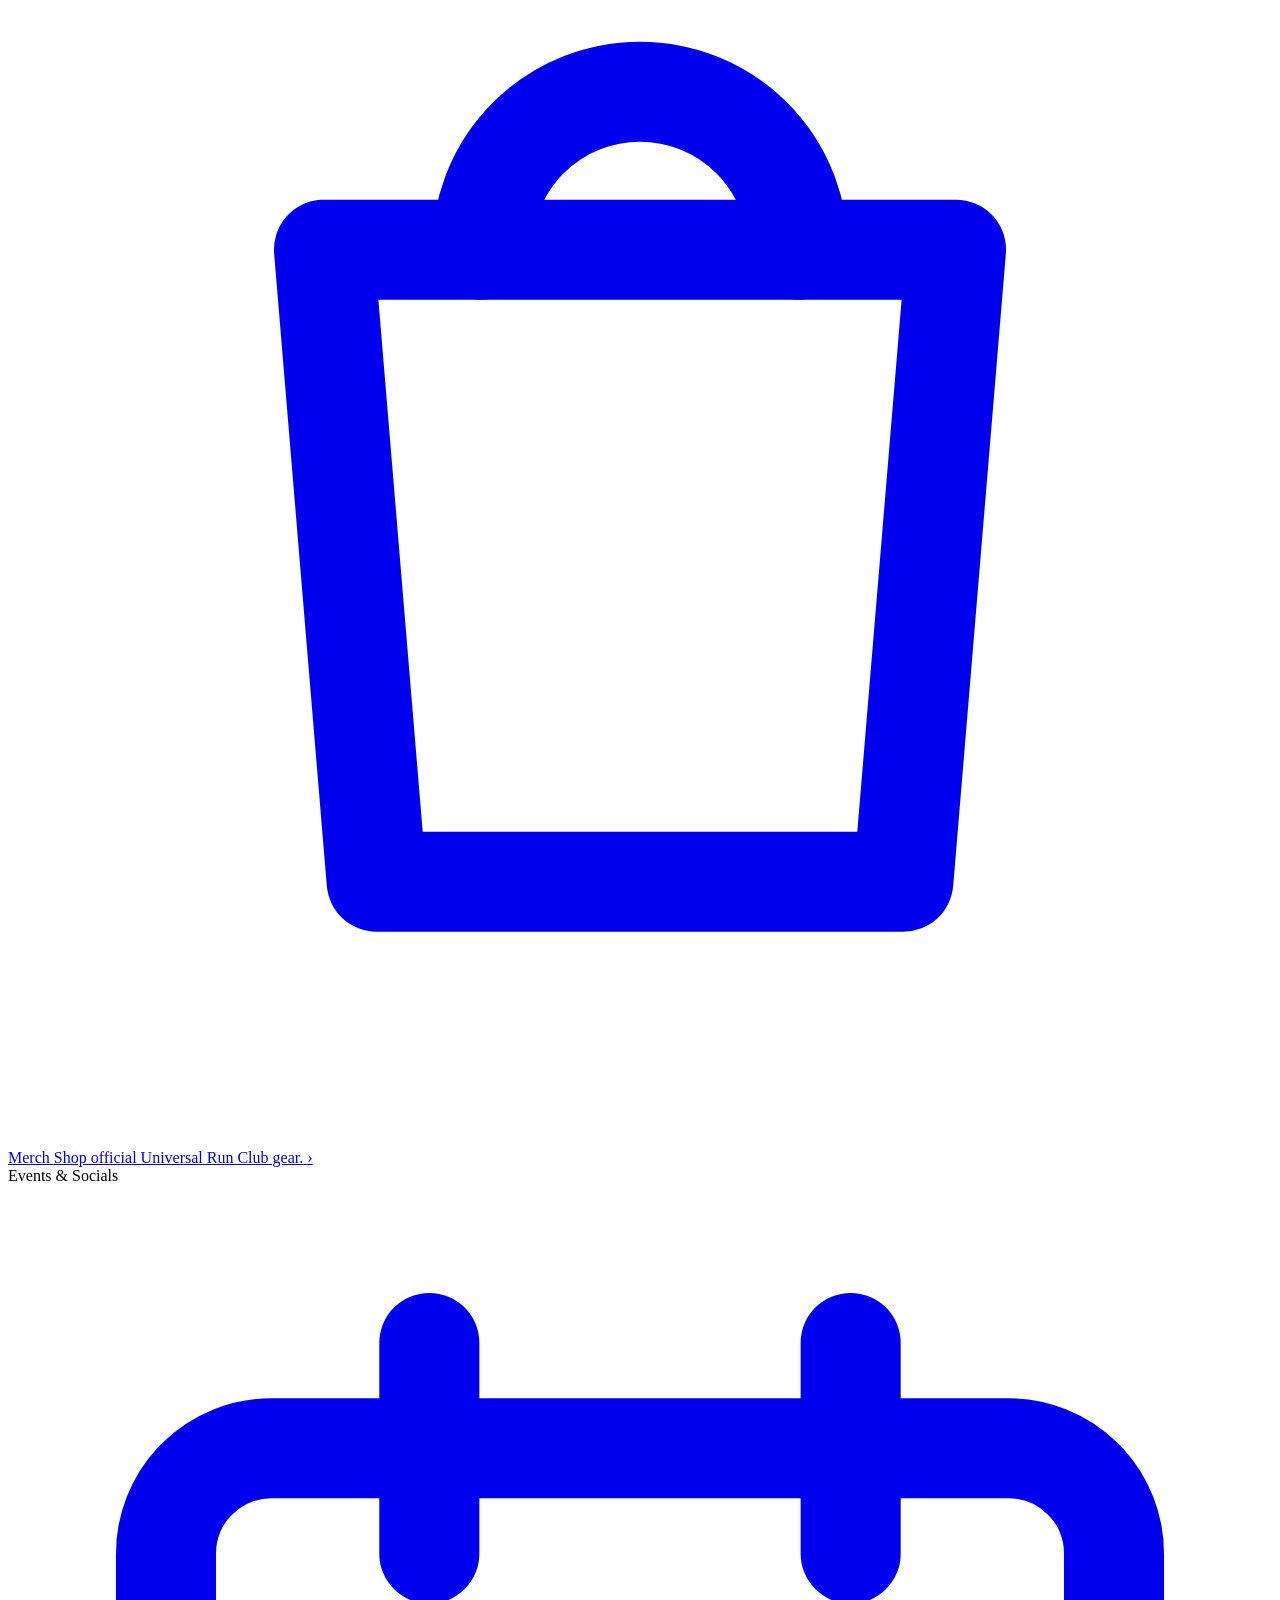
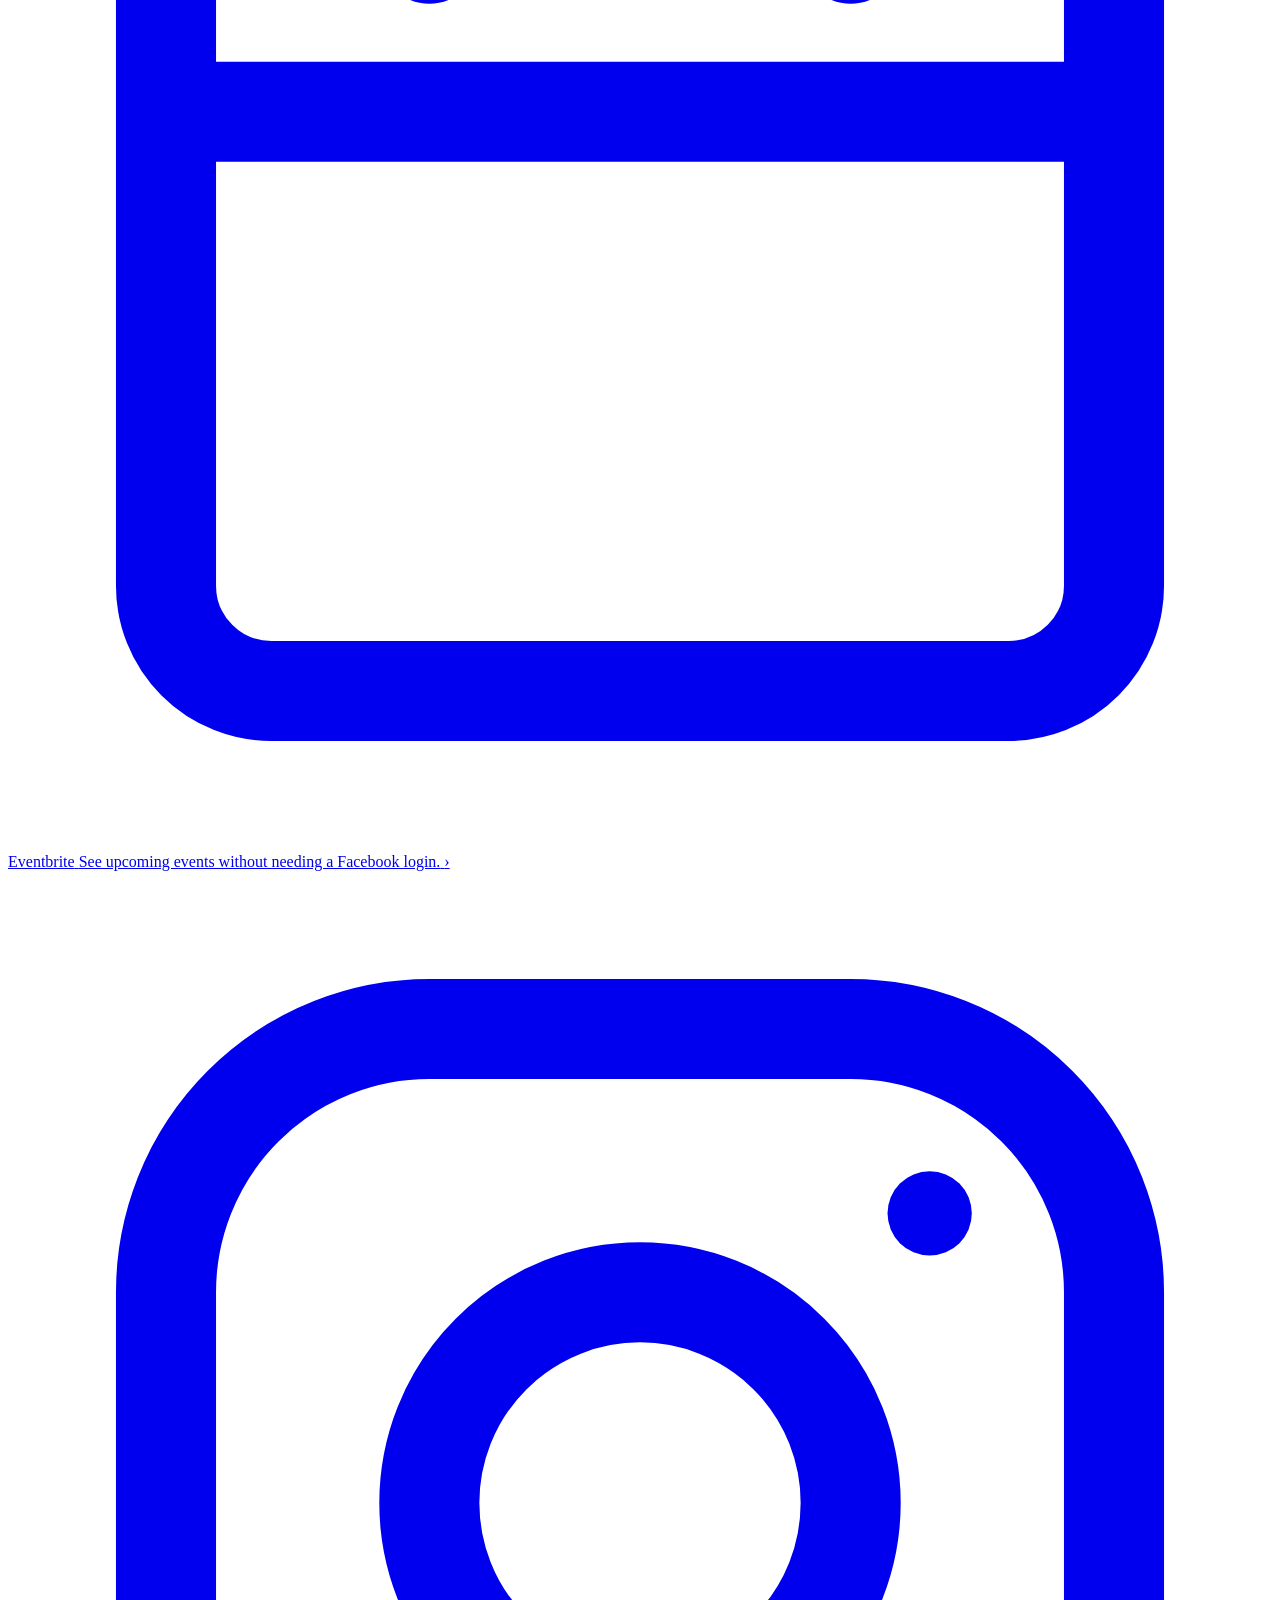
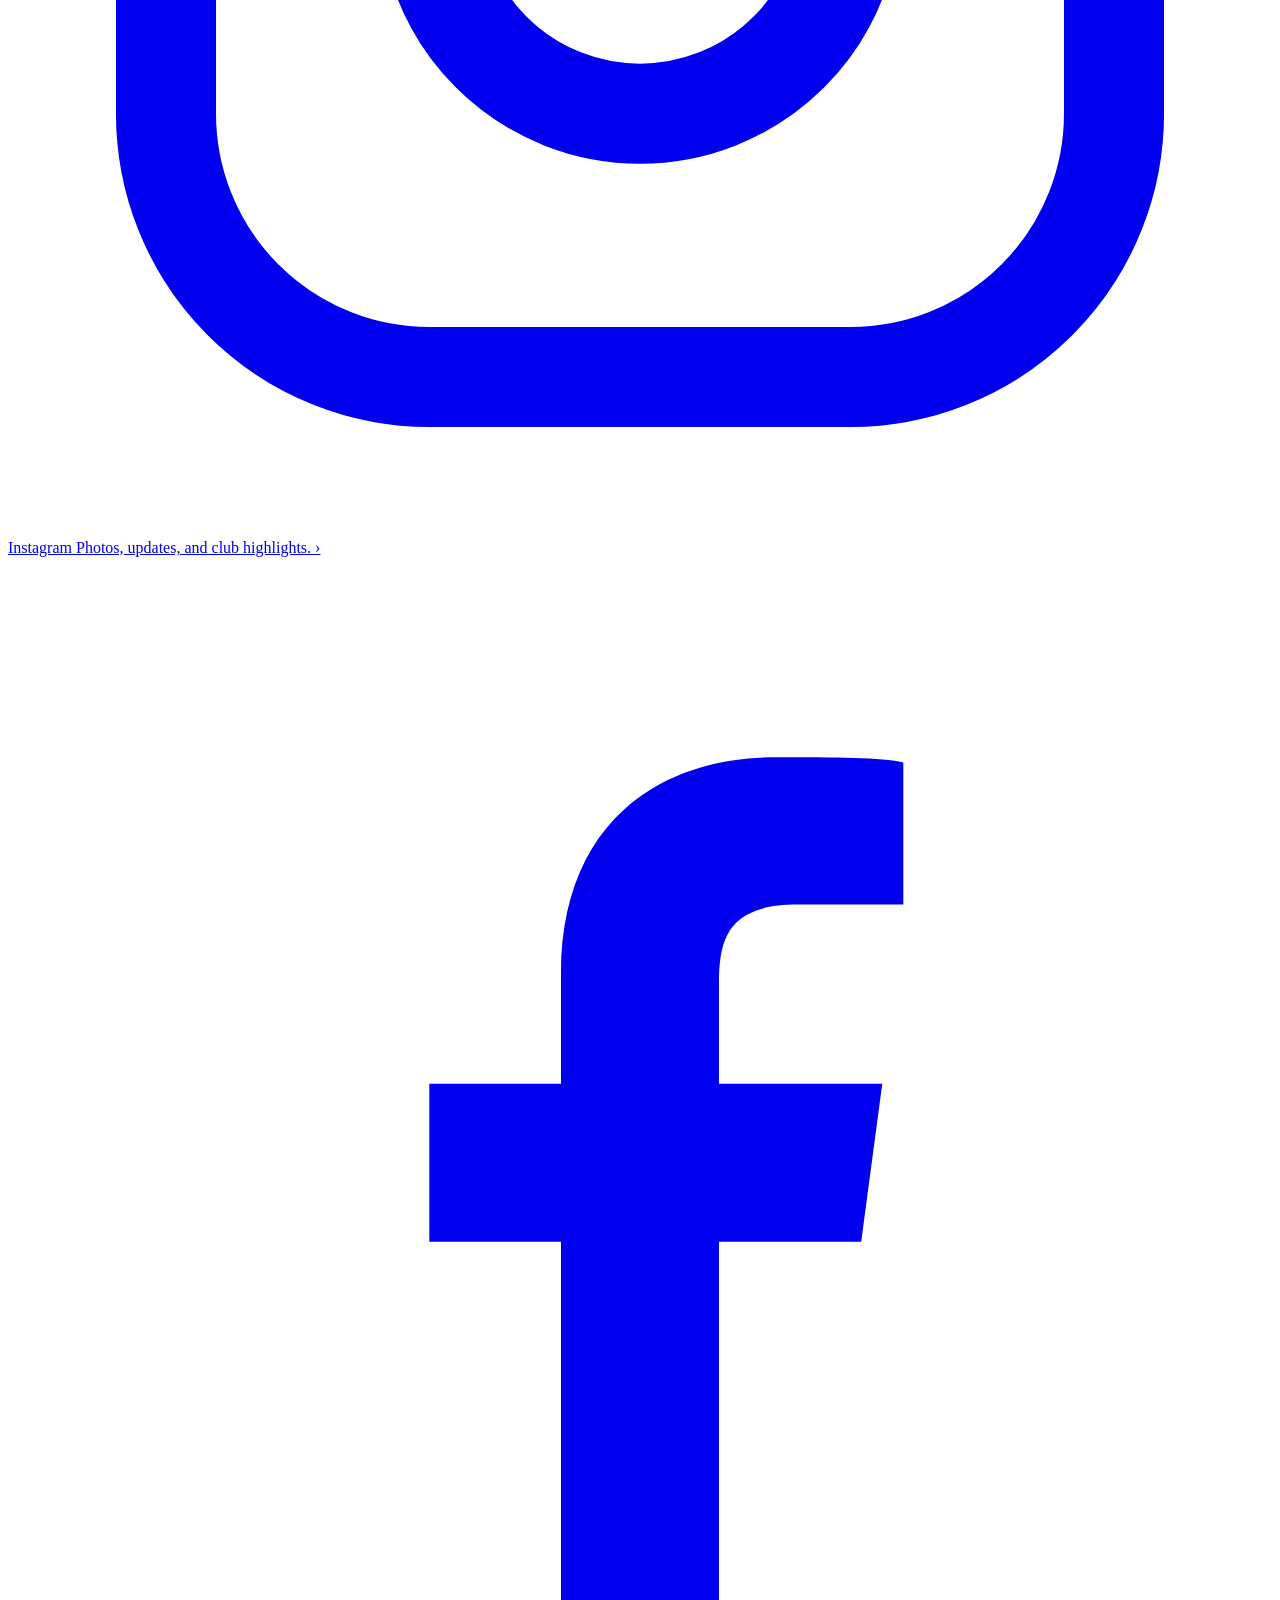
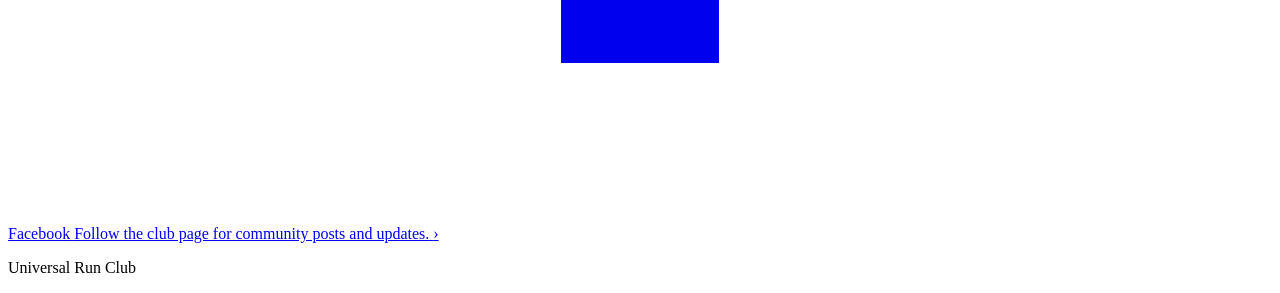
==== commit 17321f86: "Update index.html" ====
--- a/index.html
+++ b/index.html
@@ -8,8 +8,8 @@
   >
   <title>UORC Run Club</title>
 
-  <link rel="stylesheet" href="css/styles.css">
-  <link rel="stylesheet" href="css/landing.css">
+  <link rel="stylesheet" href="webapp/css/styles.css">
+  <link rel="stylesheet" href="webapp/css/landing.css">
 </head>
 <body>
   <main class="container landing-page">
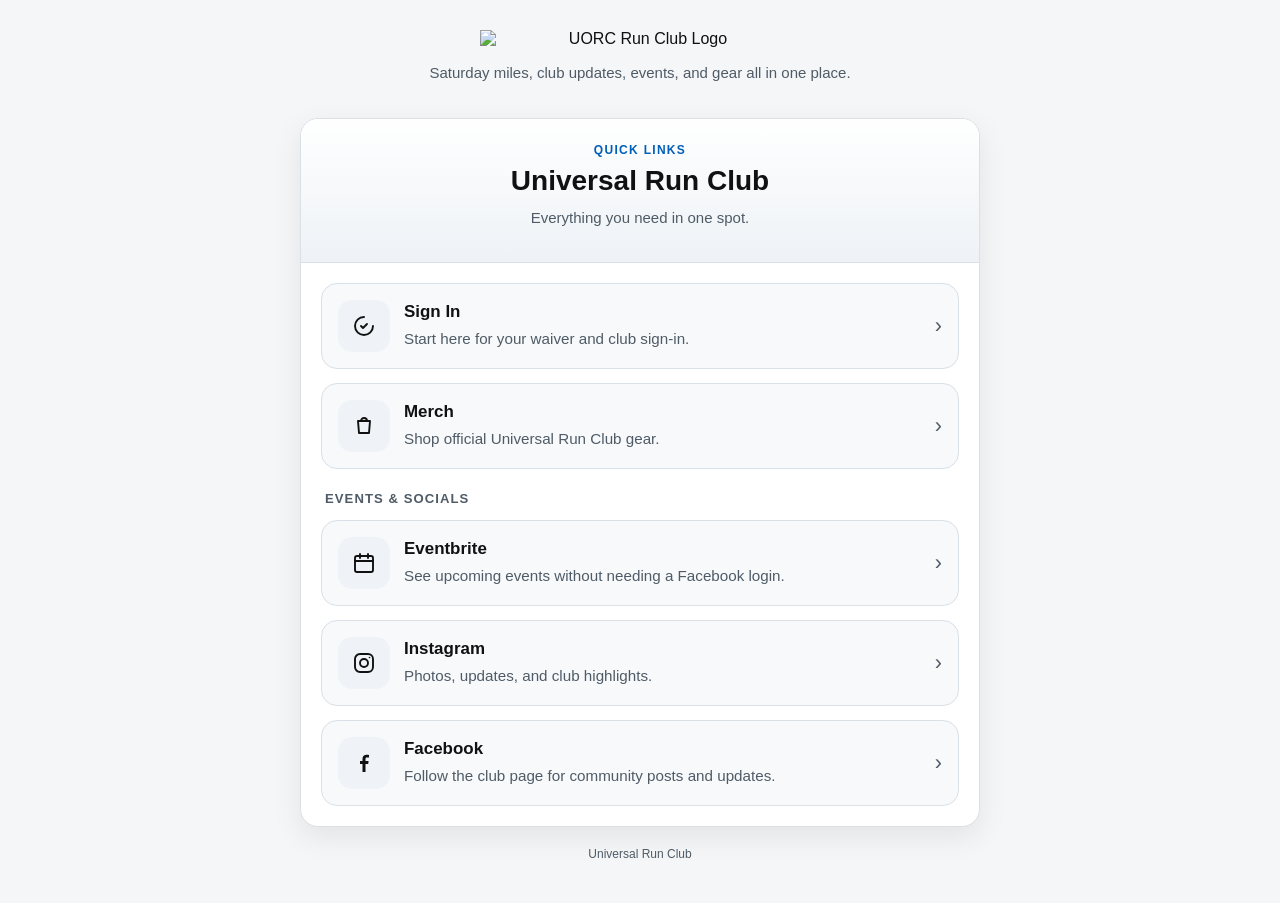
==== commit abdbdad4: "Update index.html" ====
--- a/index.html
+++ b/index.html
@@ -8,8 +8,8 @@
   >
   <title>UORC Run Club</title>
 
-  <link rel="stylesheet" href="webapp/css/styles.css">
-  <link rel="stylesheet" href="webapp/css/landing.css">
+  <link rel="stylesheet" href="css/styles.css">
+  <link rel="stylesheet" href="css/landing.css">
 </head>
 <body>
   <main class="container landing-page">
--- a/css/styles.css
+++ b/css/styles.css
@@ -0,0 +1,1703 @@
+/* =========================
+   THEME
+========================= */
+
+:root {
+  color-scheme: light dark;
+
+  /* BACKGROUNDS */
+  --bg: #0f1115;
+  --panel: #171a21;
+  --panel-2: #1e222b;
+  --panel-3: #262b36;
+
+  /* TEXT */
+  --text: #f1f3f5;
+  --muted: #aab2bf;
+
+  /* ACCENT */
+  --accent: #3ea6ff;
+  --accent-hover: #1f8cff;
+  --accent-ring: rgba(62, 166, 255, 0.18);
+
+  /* BORDERS */
+  --border: #2e3440;
+
+  /* INPUTS */
+  --input-bg: #151922;
+  --input-border: #343b48;
+  --input-text: #f1f3f5;
+  --input-placeholder: #7f8896;
+
+  /* BUTTONS */
+  --secondary-btn-bg: #232834;
+  --secondary-btn-border: #343b48;
+  --secondary-btn-hover: #2c3240;
+
+  /* STATES */
+  --danger: #ff5d5f;
+  --danger-hover: #e14b4d;
+
+  --success: #34c759;
+  --success-hover: #28a745;
+
+  /* MESSAGES */
+  --error-bg: rgba(255, 93, 95, 0.12);
+  --error-border: rgba(255, 93, 95, 0.35);
+  --error-text: #ffd6d6;
+
+  --success-bg: rgba(52, 199, 89, 0.12);
+  --success-border: rgba(52, 199, 89, 0.35);
+  --success-text: #d9ffe6;
+
+  /* SHADOW */
+  --shadow: 0 10px 30px rgba(0, 0, 0, 0.5);
+
+  --radius: 18px;
+
+  /* TOAST / MODAL */
+  --toast-bg: rgba(24, 24, 28, 0.96);
+  --toast-text: #f5f7fb;
+  --toast-muted-text: #eef2f7;
+  --toast-border: rgba(255, 255, 255, 0.08);
+  --toast-close-text: #dbe4ee;
+  --toast-close-border: rgba(255, 255, 255, 0.10);
+  --toast-close-hover-bg: rgba(255, 255, 255, 0.04);
+  --toast-close-hover-border: rgba(255, 255, 255, 0.18);
+
+  --toast-info-title: #9ec5ff;
+  --toast-success-title: #7ee2a1;
+  --toast-error-title: #ff8f8f;
+  --toast-loading-title: #6fb1ff;
+
+  --toast-info-ring: rgba(105, 170, 255, 0.08);
+  --toast-success-ring: rgba(72, 201, 126, 0.10);
+  --toast-error-ring: rgba(255, 107, 107, 0.18);
+  --toast-loading-ring: rgba(47, 124, 255, 0.12);
+
+  --toast-info-border: rgba(105, 170, 255, 0.28);
+  --toast-success-border: rgba(72, 201, 126, 0.30);
+  --toast-error-border: rgba(255, 107, 107, 0.45);
+  --toast-loading-border: rgba(47, 124, 255, 0.35);
+
+  --toast-loading-backdrop: rgba(0, 0, 0, 0.45);
+  --toast-error-backdrop: rgba(0, 0, 0, 0.78);
+
+  --toast-error-bg: rgba(255, 80, 80, 0.10);
+
+  /* WINNER PILLS */
+  --pill-bg: rgba(255, 255, 255, 0.06);
+  --pill-bg-hover: rgba(255, 255, 255, 0.10);
+  --pill-text: #e6edf5;
+  --pill-border: rgba(255, 255, 255, 0.08);
+  --pill-border-hover: rgba(255, 255, 255, 0.14);
+  --pill-selected-text: #ffffff;
+
+  --pill-selected-bg: linear-gradient(135deg, #2f7cff, #4ea3ff);
+  --pill-selected-border: rgba(120, 170, 255, 0.6);
+  --pill-selected-shadow-1: rgba(47, 124, 255, 0.35);
+  --pill-selected-shadow-2: rgba(120, 170, 255, 0.2);
+}
+
+@media (prefers-color-scheme: light) {
+  :root {
+    --bg: #f4f6f8;
+    --panel: #ffffff;
+    --panel-2: #f7f9fb;
+    --panel-3: #eef2f6;
+
+    --text: #111111;
+    --muted: #4f5b66;
+
+    --accent: #005fb8;
+    --accent-hover: #004b92;
+    --accent-ring: rgba(0, 95, 184, 0.18);
+
+    --border: #d9e0e6;
+
+    --input-bg: #ffffff;
+    --input-border: #c7d0d9;
+    --input-text: #111111;
+    --input-placeholder: #7a8794;
+
+    --secondary-btn-bg: #eef2f6;
+    --secondary-btn-border: #c7d0d9;
+    --secondary-btn-hover: #e3e8ee;
+
+    --danger: #c62828;
+    --danger-hover: #a91f1f;
+
+    --success: #1f8f3a;
+    --success-hover: #18702d;
+
+    --error-bg: #fdecec;
+    --error-border: #f5c2c7;
+    --error-text: #842029;
+
+    --success-bg: #ecf9f0;
+    --success-border: #b7e4c7;
+    --success-text: #0f5132;
+
+    --shadow: 0 10px 30px rgba(0, 0, 0, 0.08);
+
+    /* TOAST / MODAL */
+    --toast-bg: rgba(255, 255, 255, 0.96);
+    --toast-text: #111111;
+    --toast-muted-text: #243140;
+    --toast-border: rgba(17, 17, 17, 0.08);
+    --toast-close-text: #243140;
+    --toast-close-border: rgba(17, 17, 17, 0.10);
+    --toast-close-hover-bg: rgba(17, 17, 17, 0.04);
+    --toast-close-hover-border: rgba(17, 17, 17, 0.18);
+
+    --toast-info-title: #005fb8;
+    --toast-success-title: #1f8f3a;
+    --toast-error-title: #c62828;
+    --toast-loading-title: #005fb8;
+
+    --toast-info-ring: rgba(0, 95, 184, 0.10);
+    --toast-success-ring: rgba(31, 143, 58, 0.10);
+    --toast-error-ring: rgba(198, 40, 40, 0.12);
+    --toast-loading-ring: rgba(0, 95, 184, 0.10);
+
+    --toast-info-border: rgba(0, 95, 184, 0.24);
+    --toast-success-border: rgba(31, 143, 58, 0.24);
+    --toast-error-border: rgba(198, 40, 40, 0.35);
+    --toast-loading-border: rgba(0, 95, 184, 0.28);
+
+    --toast-loading-backdrop: rgba(255, 255, 255, 0.42);
+    --toast-error-backdrop: rgba(255, 255, 255, 0.62);
+
+    --toast-error-bg: rgba(198, 40, 40, 0.08);
+
+    /* WINNER PILLS */
+    --pill-bg: rgba(17, 17, 17, 0.04);
+    --pill-bg-hover: rgba(17, 17, 17, 0.08);
+    --pill-text: #1b2430;
+    --pill-border: rgba(17, 17, 17, 0.08);
+    --pill-border-hover: rgba(17, 17, 17, 0.14);
+    --pill-selected-text: #ffffff;
+
+    --pill-selected-bg: linear-gradient(135deg, #2f7cff, #4ea3ff);
+    --pill-selected-border: rgba(47, 124, 255, 0.45);
+    --pill-selected-shadow-1: rgba(47, 124, 255, 0.22);
+    --pill-selected-shadow-2: rgba(47, 124, 255, 0.14);
+  }
+}
+
+/* =========================
+   RESET / BASE
+========================= */
+
+* {
+  box-sizing: border-box;
+}
+
+html,
+body {
+  margin: 0;
+  padding: 0;
+  min-height: 100%;
+}
+
+body {
+  background: var(--bg);
+  color: var(--text);
+  font-family: Arial, Helvetica, sans-serif;
+  padding: 20px 14px 28px;
+}
+
+a {
+  color: var(--accent);
+}
+
+img {
+  max-width: 100%;
+  height: auto;
+}
+
+.hidden {
+  display: none !important;
+}
+
+[hidden] {
+  display: none !important;
+}
+
+.locked {
+  opacity: 0.35;
+  pointer-events: none;
+  user-select: none;
+}
+
+/* =========================
+   LAYOUT
+========================= */
+
+.container {
+  width: 100%;
+  max-width: 760px;
+  margin: 0 auto;
+}
+
+.container-wide {
+  width: 100%;
+  max-width: 1100px;
+  margin: 0 auto;
+}
+
+.card {
+  background: var(--panel);
+  border: 1px solid var(--border);
+  border-radius: var(--radius);
+  box-shadow: var(--shadow);
+  overflow: hidden;
+}
+
+.header {
+  padding: 24px 20px 18px;
+  background: linear-gradient(180deg, var(--panel) 0%, var(--panel-3) 100%);
+  border-bottom: 1px solid var(--border);
+}
+
+.eyebrow {
+  font-size: 12px;
+  letter-spacing: 1.3px;
+  text-transform: uppercase;
+  color: var(--accent);
+  font-weight: 700;
+  margin-bottom: 8px;
+}
+
+h1,
+h2,
+h3 {
+  margin: 0;
+  color: var(--text);
+}
+
+h1 {
+  font-size: 28px;
+  line-height: 1.15;
+}
+
+h2 {
+  font-size: 28px;
+  line-height: 1.15;
+}
+
+h3 {
+  font-size: 20px;
+  line-height: 1.2;
+}
+
+.subtext {
+  margin-top: 10px;
+  color: var(--muted);
+  font-size: 15px;
+  line-height: 1.5;
+}
+
+.content {
+  padding: 20px;
+}
+
+.section-title {
+  margin: 24px 0 12px;
+  font-size: 18px;
+  font-weight: 700;
+}
+
+.footer-note {
+  margin-top: 18px;
+  color: var(--muted);
+  font-size: 12px;
+  line-height: 1.5;
+  text-align: center;
+}
+
+/* =========================
+   FORM ELEMENTS
+========================= */
+
+form {
+  display: block;
+}
+
+.field-group {
+  display: grid;
+  gap: 8px;
+  margin-bottom: 16px;
+}
+
+.field-row {
+  display: grid;
+  grid-template-columns: 1fr 1fr;
+  gap: 14px;
+}
+
+label {
+  display: block;
+  font-size: 14px;
+  font-weight: 700;
+  color: var(--text);
+}
+
+input[type="text"],
+input[type="email"],
+input[type="tel"],
+input[type="number"],
+input[type="password"],
+textarea,
+select {
+  width: 100%;
+  padding: 15px 14px;
+  border-radius: 12px;
+  border: 1px solid var(--input-border);
+  background: var(--input-bg);
+  color: var(--input-text);
+  font-size: 16px;
+  outline: none;
+  appearance: none;
+  -webkit-appearance: none;
+  transition:
+    border-color 160ms ease,
+    box-shadow 160ms ease,
+    background-color 160ms ease,
+    color 160ms ease;
+}
+
+input::placeholder,
+textarea::placeholder {
+  color: var(--input-placeholder);
+}
+
+input:hover,
+textarea:hover,
+select:hover {
+  border-color: var(--accent);
+}
+
+input:focus,
+textarea:focus,
+select:focus {
+  border-color: var(--accent);
+  box-shadow: 0 0 0 3px var(--accent-ring);
+}
+
+input:invalid,
+textarea:invalid,
+select:invalid {
+  box-shadow: none;
+}
+
+input:-webkit-autofill,
+input:-webkit-autofill:hover,
+input:-webkit-autofill:focus,
+input:-webkit-autofill:active,
+textarea:-webkit-autofill,
+textarea:-webkit-autofill:hover,
+textarea:-webkit-autofill:focus,
+select:-webkit-autofill,
+select:-webkit-autofill:hover,
+select:-webkit-autofill:focus {
+  -webkit-text-fill-color: var(--input-text) !important;
+  -webkit-box-shadow: 0 0 0 1000px var(--input-bg) inset !important;
+  box-shadow: 0 0 0 1000px var(--input-bg) inset !important;
+  border: 1px solid var(--input-border) !important;
+  caret-color: var(--input-text);
+  transition: background-color 9999s ease-in-out 0s;
+}
+
+input:-webkit-autofill:focus,
+textarea:-webkit-autofill:focus,
+select:-webkit-autofill:focus {
+  border-color: var(--accent) !important;
+  -webkit-box-shadow:
+    0 0 0 1000px var(--input-bg) inset !important,
+    0 0 0 3px var(--accent-ring) !important;
+  box-shadow:
+    0 0 0 1000px var(--input-bg) inset !important,
+    0 0 0 3px var(--accent-ring) !important;
+}
+
+textarea {
+  resize: vertical;
+  min-height: 120px;
+}
+
+.helper {
+  color: var(--muted);
+  font-size: 13px;
+  line-height: 1.45;
+  margin-top: -2px;
+}
+
+/* =========================
+   BUTTONS
+========================= */
+
+button,
+.button {
+  appearance: none;
+  border: none;
+  border-radius: 12px;
+  padding: 15px 18px;
+  font-size: 16px;
+  font-weight: 700;
+  cursor: pointer;
+  transition: transform 0.04s ease, background 0.2s ease, opacity 0.2s ease;
+  text-decoration: none;
+  display: inline-block;
+  text-align: center;
+}
+
+button:active,
+.button:active {
+  transform: translateY(1px);
+}
+
+button:disabled,
+.button:disabled {
+  opacity: 0.65;
+  cursor: not-allowed;
+}
+
+.actions {
+  display: flex;
+  gap: 12px;
+  flex-wrap: wrap;
+  margin-top: 22px;
+}
+
+.primary,
+.primary-btn {
+  background: var(--accent);
+  color: #ffffff;
+  flex: 1 1 auto;
+}
+
+.primary:hover,
+.primary-btn:hover {
+  background: var(--accent-hover);
+}
+
+.primary-btn:disabled {
+  opacity: 0.55;
+  cursor: not-allowed;
+  pointer-events: none;
+}
+
+.secondary,
+.secondary-btn {
+  background: var(--secondary-btn-bg);
+  color: var(--text);
+  border: 1px solid var(--secondary-btn-border);
+  flex: 1 1 auto;
+  border-radius: 14px;
+  padding: 12px 16px;
+  font-weight: 600;
+  transition:
+    background 180ms ease,
+    border-color 180ms ease,
+    color 180ms ease,
+    box-shadow 180ms ease,
+    transform 120ms ease;
+}
+
+.secondary:hover,
+.secondary-btn:hover {
+  background: var(--secondary-btn-hover);
+}
+
+.secondary-btn:disabled {
+  background: var(--secondary-btn-bg);
+  color: var(--muted);
+  border: 1px solid var(--secondary-btn-border);
+  cursor: not-allowed;
+  box-shadow: none;
+  opacity: 0.55;
+}
+
+.secondary-btn:not(:disabled) {
+  background: linear-gradient(135deg, #2f7cff, #4ea3ff);
+  color: #ffffff;
+  border: 1px solid rgba(120, 170, 255, 0.5);
+  box-shadow:
+    0 6px 18px rgba(47, 124, 255, 0.35),
+    0 0 0 1px rgba(120, 170, 255, 0.15);
+}
+
+.secondary-btn:not(:disabled):hover {
+  transform: translateY(-1px);
+  box-shadow:
+    0 10px 24px rgba(47, 124, 255, 0.45),
+    0 0 0 1px rgba(120, 170, 255, 0.25);
+}
+
+.secondary-btn:not(:disabled):active {
+  transform: translateY(0);
+  box-shadow:
+    0 4px 12px rgba(47, 124, 255, 0.35);
+}
+
+.danger-btn {
+  background: var(--danger);
+  color: #ffffff;
+}
+
+.danger-btn:hover {
+  background: var(--danger-hover);
+}
+
+.success-btn {
+  background: var(--success);
+  color: #ffffff;
+}
+
+.success-btn:hover {
+  background: var(--success-hover);
+}
+
+/* =========================
+   MESSAGE / STATUS BOXES
+========================= */
+
+.message {
+  margin-top: 16px;
+  padding: 14px 16px;
+  border-radius: 12px;
+  font-size: 14px;
+  line-height: 1.45;
+  display: none;
+}
+
+.message.error {
+  display: block;
+  background: var(--error-bg);
+  border: 1px solid var(--error-border);
+  color: var(--error-text);
+}
+
+.message.success {
+  display: block;
+  background: var(--success-bg);
+  border: 1px solid var(--success-border);
+  color: var(--success-text);
+}
+
+.status-box,
+.waiver-status,
+.info-box {
+  background: var(--panel-2);
+  border: 1px solid var(--border);
+  border-radius: 14px;
+  padding: 14px 16px;
+  margin-bottom: 20px;
+  font-size: 14px;
+  line-height: 1.5;
+  color: var(--muted);
+}
+
+.status-box strong,
+.waiver-status strong,
+.info-box strong {
+  color: var(--text);
+}
+
+/* =========================
+   SUCCESS SCREEN LAYOUT
+========================= */
+
+.success-screen {
+  opacity: 0;
+  transform: translateY(10px);
+  transition: opacity 220ms ease, transform 220ms ease;
+  text-align: left;
+  padding: 28px 20px 24px;
+}
+
+.success-screen.show {
+  opacity: 1;
+  transform: translateY(0);
+}
+
+.success-screen.show .checkin-icon {
+  transform: scale(1);
+  opacity: 1;
+}
+
+.success-text,
+.success-next-btn {
+  opacity: 0;
+  transform: translateY(6px);
+  transition: opacity 200ms ease, transform 200ms ease;
+}
+
+.success-screen.show .success-text {
+  opacity: 1;
+  transform: translateY(0);
+  transition-delay: 80ms;
+}
+
+.success-screen.show .success-next-btn {
+  opacity: 1;
+  transform: translateY(0);
+  transition-delay: 140ms;
+}
+
+.success-content {
+  display: inline-flex;
+  align-items: center;
+  justify-content: flex-start;
+  gap: 10px;
+  width: auto;
+  margin: 0;
+}
+
+.checkin-icon {
+  transform: scale(0.9);
+  opacity: 0;
+  transition: transform 220ms ease, opacity 220ms ease;
+  width: 110px;
+  height: 110px;
+  flex: 0 0 110px;
+  display: block;
+  color: var(--text);
+}
+
+.checkin-icon path {
+  fill: currentColor;
+}
+
+.success-text {
+  display: flex;
+  flex-direction: column;
+  align-items: flex-start;
+  min-width: 0;
+  flex: 1 1 auto;
+  padding-top: 2px;
+  gap: 2px;
+}
+
+.success-text h2 {
+  margin: 0;
+  font-size: 30px;
+  line-height: 1.1;
+}
+
+.success-next-btn {
+  display: block;
+  width: auto;
+  margin-top: 14px;
+  padding: 10px 18px;
+  flex: 0 0 auto;
+}
+
+@media (max-width: 640px) {
+  .success-screen {
+    padding: 22px 16px 20px;
+  }
+
+  .success-content {
+    gap: 10px;
+    align-items: flex-start;
+  }
+
+  .checkin-icon {
+    width: 64px;
+    height: 64px;
+    flex: 0 0 64px;
+  }
+
+  .success-text h2 {
+    font-size: 24px;
+    line-height: 1.15;
+  }
+
+  .success-text p {
+    margin-top: 4px;
+    font-size: 15px;
+    line-height: 1.35;
+  }
+
+  .success-next-btn {
+    margin-top: 16px;
+  }
+}
+
+/* =========================
+   WAIVER PAGE
+========================= */
+
+.waiver-shell {
+  position: relative;
+}
+
+.waiver-shell::after {
+  content: "";
+  position: absolute;
+  left: 1px;
+  right: 1px;
+  bottom: 1px;
+  height: 42px;
+  border-bottom-left-radius: 14px;
+  border-bottom-right-radius: 14px;
+  pointer-events: none;
+  background: linear-gradient(
+    to bottom,
+    rgba(0, 0, 0, 0),
+    var(--panel-2)
+  );
+  opacity: 1;
+  transition: opacity 0.2s ease;
+}
+
+.waiver-shell.read-complete::after {
+  opacity: 0;
+}
+
+.waiver-box {
+  position: relative;
+  background: var(--panel-2);
+  border: 1px solid var(--border);
+  border-radius: 14px;
+  padding: 18px;
+  max-height: 52vh;
+  overflow-y: auto;
+  line-height: 1.7;
+  font-size: 15px;
+  color: var(--text);
+  scroll-behavior: smooth;
+}
+
+.waiver-box .waiver-section {
+  margin: 0 0 22px 0;
+  padding-bottom: 16px;
+  border-bottom: 1px solid color-mix(in srgb, var(--border) 70%, transparent);
+}
+
+.waiver-box .waiver-section:last-child {
+  margin-bottom: 0;
+  padding-bottom: 0;
+  border-bottom: none;
+}
+
+.waiver-box a {
+  color: var(--accent);
+  word-break: break-word;
+}
+
+.agree-row {
+  display: flex;
+  align-items: flex-start;
+  gap: 12px;
+  margin-top: 18px;
+  padding: 16px;
+  background: var(--panel-2);
+  border: 1px solid var(--border);
+  border-radius: 14px;
+}
+
+.agree-row input[type="checkbox"] {
+  width: 22px;
+  height: 22px;
+  margin: 2px 0 0 0;
+  flex: 0 0 auto;
+  accent-color: var(--accent);
+}
+
+.agree-label {
+  font-size: 15px;
+  line-height: 1.5;
+  color: var(--text);
+}
+
+.signature-section {
+  display: none;
+  margin-top: 18px;
+  padding: 18px;
+  background: var(--panel-2);
+  border: 1px solid var(--border);
+  border-radius: 14px;
+}
+
+.signature-section.show {
+  display: block;
+}
+
+/* =========================
+   SIGN-IN / LOCKED / SUCCESS
+========================= */
+
+.locked-screen,
+.locked-overlay,
+.success-screen {
+  display: none;
+  text-align: center;
+  padding: 34px 20px 30px;
+}
+
+.locked-screen.show,
+.locked-overlay.show,
+.success-screen.show {
+  display: block;
+}
+
+.locked-screen h2,
+.locked-overlay h2,
+.success-screen h2 {
+  margin: 0 0 12px;
+  font-size: 30px;
+  line-height: 1.1;
+}
+
+.locked-screen p,
+.locked-overlay p,
+.success-screen p {
+  margin: 0 0 0;
+  color: var(--muted);
+  font-size: 17px;
+  line-height: 1.5;
+}
+
+/* =========================
+   RAFFLE PAGE UTILITIES
+========================= */
+
+.grid-2 {
+  display: grid;
+  grid-template-columns: 1fr 1fr;
+  gap: 16px;
+}
+
+.grid-3 {
+  display: grid;
+  grid-template-columns: repeat(3, 1fr);
+  gap: 16px;
+}
+
+.panel {
+  background: var(--panel-2);
+  border: 1px solid var(--border);
+  border-radius: 14px;
+  padding: 18px;
+}
+
+.stat-card {
+  background: var(--panel-2);
+  border: 1px solid var(--border);
+  border-radius: 14px;
+  padding: 18px;
+}
+
+.stat-label {
+  color: var(--muted);
+  font-size: 13px;
+  margin-bottom: 8px;
+}
+
+.stat-value {
+  color: var(--text);
+  font-size: 28px;
+  font-weight: 700;
+}
+
+.list-card {
+  background: var(--panel-2);
+  border: 1px solid var(--border);
+  border-radius: 14px;
+  padding: 16px;
+}
+
+.list-card + .list-card {
+  margin-top: 12px;
+}
+
+.badge {
+  display: inline-block;
+  padding: 6px 10px;
+  border-radius: 999px;
+  background: var(--panel-3);
+  border: 1px solid var(--border);
+  color: var(--text);
+  font-size: 12px;
+  font-weight: 700;
+}
+
+.table-wrap {
+  overflow-x: auto;
+  border: 1px solid var(--border);
+  border-radius: 14px;
+}
+
+table {
+  width: 100%;
+  border-collapse: collapse;
+  background: var(--panel-2);
+}
+
+th,
+td {
+  text-align: left;
+  padding: 12px 14px;
+  border-bottom: 1px solid var(--border);
+  font-size: 14px;
+  color: var(--text);
+}
+
+th {
+  background: var(--panel-3);
+  font-weight: 700;
+}
+
+tr:last-child td {
+  border-bottom: none;
+}
+
+/* =========================
+   SPACING UTILITIES
+========================= */
+
+.mt-0 { margin-top: 0 !important; }
+.mt-8 { margin-top: 8px !important; }
+.mt-12 { margin-top: 12px !important; }
+.mt-16 { margin-top: 16px !important; }
+.mt-20 { margin-top: 20px !important; }
+.mt-24 { margin-top: 24px !important; }
+
+.mb-0 { margin-bottom: 0 !important; }
+.mb-8 { margin-bottom: 8px !important; }
+.mb-12 { margin-bottom: 12px !important; }
+.mb-16 { margin-bottom: 16px !important; }
+.mb-20 { margin-bottom: 20px !important; }
+.mb-24 { margin-bottom: 24px !important; }
+
+/* =========================
+   MOBILE
+========================= */
+
+@media (max-width: 640px) {
+  body {
+    padding: 12px 10px 18px;
+  }
+
+  .header {
+    padding: 20px 16px 16px;
+  }
+
+  .content {
+    padding: 16px;
+  }
+
+  h1 {
+    font-size: 24px;
+  }
+
+  h2 {
+    font-size: 26px;
+  }
+
+  .field-row,
+  .grid-2,
+  .grid-3 {
+    grid-template-columns: 1fr;
+  }
+
+  .actions {
+    flex-direction: column;
+  }
+
+  .primary,
+  .primary-btn,
+  .secondary,
+  .secondary-btn,
+  .danger-btn,
+  .success-btn {
+    width: 100%;
+  }
+
+  .waiver-box {
+    max-height: 48vh;
+    font-size: 16px;
+    line-height: 1.75;
+    padding: 16px;
+  }
+}
+
+/* =========================
+   ERROR / INVALID FIELDS
+========================= */
+
+.field-error {
+  display: none;
+  margin-top: 6px;
+  font-size: 13px;
+  line-height: 1.35;
+  color: #c62828;
+}
+
+.field-error.show {
+  display: block;
+}
+
+input.input-error,
+select.input-error,
+textarea.input-error {
+  border-color: #c62828 !important;
+  box-shadow: 0 0 0 3px rgba(198, 40, 40, 0.12) !important;
+}
+
+input.input-error:hover,
+select.input-error:hover,
+textarea.input-error:hover,
+input.input-error:focus,
+select.input-error:focus,
+textarea.input-error:focus {
+  border-color: #c62828 !important;
+  box-shadow: 0 0 0 3px rgba(198, 40, 40, 0.12) !important;
+}
+
+.field-group.field-pair-pending input:not(.input-error),
+.field-group.field-pair-pending select:not(.input-error),
+.field-group.field-pair-pending textarea:not(.input-error) {
+  border-color: #c62828;
+  box-shadow: 0 0 0 3px rgba(198, 40, 40, 0.12);
+}
+
+@media (prefers-color-scheme: dark) {
+  .field-error {
+    color: #ff8a80;
+  }
+
+  input.input-error,
+  select.input-error,
+  textarea.input-error {
+    border-color: #ff8a80 !important;
+    box-shadow: 0 0 0 3px rgba(255, 138, 128, 0.16) !important;
+  }
+
+  input.input-error:hover,
+  select.input-error:hover,
+  textarea.input-error:hover,
+  input.input-error:focus,
+  select.input-error:focus,
+  textarea.input-error:focus {
+    border-color: #ff8a80 !important;
+    box-shadow: 0 0 0 3px rgba(255, 138, 128, 0.16) !important;
+  }
+
+  .field-group.field-pair-pending input:not(.input-error),
+  .field-group.field-pair-pending select:not(.input-error),
+  .field-group.field-pair-pending textarea:not(.input-error) {
+    border-color: #ff8a80;
+    box-shadow: 0 0 0 3px rgba(255, 138, 128, 0.16);
+  }
+}
+
+/* =========================
+   RAFFLE PAGE
+========================= */
+
+.page-shell {
+  max-width: 680px;
+  margin: 0 auto;
+  padding: 12px;
+}
+
+.page-header {
+  display: flex;
+  justify-content: center;
+  padding: 16px 0;
+}
+
+.header-brand {
+  display: flex;
+  align-items: center;
+  gap: 12px;
+}
+
+.header-logo {
+  display: block;
+  height: 40px;
+  width: 40px;
+  min-width: 40px;
+  max-width: 40px;
+  object-fit: contain;
+  border-radius: 10px;
+}
+
+.header-title {
+  font-size: 1.5rem;
+  font-weight: 700;
+  letter-spacing: 0.2px;
+  line-height: 1;
+  transform: translateY(1px);
+}
+
+@media (max-width: 600px) {
+  .header-logo {
+    height: 44px;
+    width: 44px;
+  }
+
+  .header-title {
+    font-size: 1.4rem;
+  }
+}
+
+@media (prefers-color-scheme: dark) {
+  .header-logo {
+    content: url("https://raw.githubusercontent.com/uorcrunclub/webapp/main/assets/uorc_app_icon_blue.png");
+  }
+}
+
+.page-header h1 {
+  margin: 0 0 12px;
+}
+
+.page-shell .card {
+  margin-top: 14px;
+  padding: 16px;
+  border-radius: 16px;
+}
+
+.muted {
+  opacity: 0.8;
+}
+
+.meta-line {
+  margin-top: 10px;
+}
+
+.button-row {
+  display: flex;
+  flex-direction: column;
+  gap: 12px;
+  margin-top: 12px;
+}
+
+.status-text {
+  white-space: pre-wrap;
+  margin-top: 12px;
+}
+
+.status-text.success {
+  color: #0a7a33;
+}
+
+.status-text.error {
+  color: #b00020;
+}
+
+.checkbox-row {
+  display: flex;
+  gap: 10px;
+  align-items: flex-start;
+  margin-top: 12px;
+}
+
+.winner-list {
+  display: flex;
+  flex-direction: column;
+  gap: 10px;
+}
+
+.winner-pill {
+  position: relative;
+  display: flex;
+  align-items: center;
+  justify-content: space-between;
+  gap: 12px;
+  padding: 12px 14px;
+  border-radius: 999px;
+  background: var(--pill-bg);
+  color: var(--pill-text);
+  border: 1px solid var(--pill-border);
+  cursor: pointer;
+  user-select: none;
+  transition:
+    background 160ms ease,
+    border-color 160ms ease,
+    box-shadow 160ms ease,
+    transform 120ms ease,
+    color 160ms ease;
+}
+
+.winner-pill:hover {
+  background: var(--pill-bg-hover);
+  border-color: var(--pill-border-hover);
+}
+
+.winner-pill:active {
+  transform: scale(0.98);
+}
+
+.winner-pill.selected {
+  background: var(--pill-selected-bg);
+  color: var(--pill-selected-text);
+  border-color: var(--pill-selected-border);
+  box-shadow:
+    0 6px 18px var(--pill-selected-shadow-1),
+    0 0 0 1px var(--pill-selected-shadow-2);
+}
+
+.winner-check {
+  position: absolute;
+  opacity: 0;
+  pointer-events: none;
+}
+
+.winner-pill-text {
+  flex: 1 1 auto;
+  min-width: 0;
+}
+
+.pill-check {
+  flex: 0 0 auto;
+  font-size: 14px;
+  font-weight: 700;
+  color: #ffffff;
+  opacity: 0;
+  transform: scale(0.6);
+  transition:
+    opacity 160ms ease,
+    transform 160ms cubic-bezier(0.22, 1, 0.36, 1);
+}
+
+.winner-pill.selected .pill-check {
+  opacity: 1;
+  transform: scale(1);
+  transition-delay: 40ms;
+}
+
+/* =========================
+   TOAST CARD
+========================= */
+
+.toast-host {
+  position: fixed;
+  left: 50%;
+  z-index: 9999;
+  width: min(92vw, 520px);
+  display: flex;
+  flex-direction: column;
+  gap: 12px;
+  pointer-events: none;
+}
+
+.toast-host.top {
+  top: max(16px, env(safe-area-inset-top));
+  transform: translateX(-50%);
+}
+
+.toast-host.center {
+  top: 50%;
+  transform: translate(-50%, -50%);
+}
+
+.toast-backdrop {
+  position: fixed;
+  inset: 0;
+  z-index: 9998;
+  opacity: 0;
+  pointer-events: none;
+  transition:
+    opacity 180ms cubic-bezier(0.22, 1, 0.36, 1),
+    backdrop-filter 180ms ease,
+    -webkit-backdrop-filter 180ms ease,
+    background 180ms ease;
+}
+
+.toast-backdrop.show {
+  opacity: 1;
+  pointer-events: auto;
+}
+
+.toast-backdrop.loading-backdrop {
+  background: var(--toast-loading-backdrop);
+  backdrop-filter: blur(6px);
+  -webkit-backdrop-filter: blur(6px);
+}
+
+.toast-backdrop.error-backdrop {
+  background: var(--toast-error-backdrop);
+  backdrop-filter: blur(12px);
+  -webkit-backdrop-filter: blur(12px);
+}
+
+.toast-card {
+  pointer-events: auto;
+  border-radius: 18px;
+  padding: 16px 18px;
+  box-shadow:
+    0 12px 30px rgba(0, 0, 0, 0.18),
+    0 2px 10px rgba(0, 0, 0, 0.10);
+  border: 1px solid var(--toast-border);
+  background: var(--toast-bg);
+  color: var(--toast-text);
+  backdrop-filter: blur(12px);
+  -webkit-backdrop-filter: blur(12px);
+  opacity: 0;
+  transform: translateY(-10px) scale(0.985);
+  transition:
+    opacity 160ms cubic-bezier(0.22, 1, 0.36, 1),
+    transform 220ms cubic-bezier(0.22, 1, 0.36, 1),
+    box-shadow 220ms ease,
+    border-color 220ms ease;
+}
+
+.toast-card.show {
+  opacity: 1;
+  transform: translateY(0) scale(1);
+}
+
+.toast-card.hide {
+  opacity: 0;
+  transform: translateY(-10px) scale(0.985);
+}
+
+.toast-host.center .toast-card {
+  transform: translateY(8px) scale(0.94);
+}
+
+.toast-host.center .toast-card.show {
+  opacity: 1;
+  transform: translateY(0) scale(1);
+}
+
+.toast-host.center .toast-card.hide {
+  opacity: 0;
+  transform: translateY(6px) scale(0.97);
+}
+
+.toast-title {
+  display: block;
+  font-size: 0.95rem;
+  font-weight: 700;
+  margin-bottom: 6px;
+  letter-spacing: 0.01em;
+}
+
+.toast-message {
+  font-size: 0.95rem;
+  line-height: 1.45;
+  white-space: pre-line;
+  color: var(--toast-muted-text);
+}
+
+.toast-card.info {
+  border-color: var(--toast-info-border);
+  box-shadow:
+    0 12px 30px rgba(0, 0, 0, 0.18),
+    0 0 0 1px var(--toast-info-ring);
+}
+
+.toast-card.info .toast-title {
+  color: var(--toast-info-title);
+}
+
+.toast-card.success {
+  border-color: var(--toast-success-border);
+  box-shadow:
+    0 12px 30px rgba(0, 0, 0, 0.18),
+    0 0 0 1px var(--toast-success-ring);
+}
+
+.toast-card.success .toast-title {
+  color: var(--toast-success-title);
+}
+
+.toast-card.error {
+  background: linear-gradient(
+    135deg,
+    var(--toast-error-bg),
+    var(--toast-bg)
+  );
+  border-color: var(--toast-error-border);
+  box-shadow:
+    0 12px 30px rgba(0, 0, 0, 0.22),
+    0 0 0 1px var(--toast-error-ring);
+}
+
+.toast-card.error .toast-title {
+  color: var(--toast-error-title);
+}
+
+.toast-card.loading {
+  border-color: var(--toast-loading-border);
+  box-shadow:
+    0 12px 30px rgba(0, 0, 0, 0.18),
+    0 0 0 1px var(--toast-loading-ring);
+  animation: loadingPulse 1.8s ease-in-out infinite;
+}
+
+.toast-card.loading .toast-title {
+  color: var(--toast-loading-title);
+}
+
+.toast-close {
+  margin-top: 12px;
+  background: transparent;
+  border: 1px solid var(--toast-close-border);
+  color: var(--toast-close-text);
+  border-radius: 12px;
+  padding: 8px 12px;
+  font: inherit;
+  cursor: pointer;
+}
+
+.toast-close:hover {
+  border-color: var(--toast-close-hover-border);
+  background: var(--toast-close-hover-bg);
+}
+
+@keyframes loadingPulse {
+  0%, 100% {
+    box-shadow:
+      0 12px 30px rgba(0, 0, 0, 0.18),
+      0 0 0 1px var(--toast-loading-ring);
+  }
+  50% {
+    box-shadow:
+      0 12px 30px rgba(0, 0, 0, 0.22),
+      0 0 0 2px var(--toast-loading-border);
+  }
+}
+
+@media (max-width: 640px) {
+  .toast-host {
+    width: min(94vw, 520px);
+  }
+
+  .toast-card {
+    border-radius: 16px;
+    padding: 14px 16px;
+  }
+}
+
+/* =========================
+   SPECIAL INPUTS
+========================= */
+
+#adminKeyInput,
+#winnerCount {
+  text-align: center;
+  font-size: 1.4rem;
+  font-weight: 600;
+}
+
+#adminKeyInput {
+  letter-spacing: 0.4em;
+}
+
+/* =========================
+   MOBILE SETUP GUIDE
+========================= */
+
+.setup-guide {
+  width: 100%;
+}
+
+.setup-guide-header {
+  margin-bottom: 8px;
+}
+
+.setup-guide-header .subtext {
+  max-width: 60ch;
+}
+
+.setup-guide-section + .setup-guide-section {
+  margin-top: 28px;
+  padding-top: 24px;
+  border-top: 1px solid var(--border);
+}
+
+.setup-guide-section p {
+  margin: 0;
+  line-height: 1.6;
+}
+
+.setup-guide-section p + p {
+  margin-top: 12px;
+}
+
+.setup-link {
+  font-weight: 700;
+  word-break: break-word;
+}
+
+.setup-steps {
+  margin: 14px 0 0;
+  padding-left: 22px;
+  color: var(--text);
+}
+
+.setup-steps li {
+  margin-bottom: 12px;
+  line-height: 1.6;
+}
+
+.setup-steps li:last-child {
+  margin-bottom: 0;
+}
+
+.step-helper {
+  display: block;
+  margin-top: 4px;
+  color: var(--muted);
+  font-size: 14px;
+  line-height: 1.45;
+}
+
+.setup-note {
+  margin-top: 16px;
+  padding: 14px 16px;
+  border-radius: 14px;
+  background: var(--panel-2);
+  border: 1px solid var(--border);
+}
+
+.setup-note p {
+  margin: 0;
+}
+
+.setup-note p + p {
+  margin-top: 8px;
+}
+
+.setup-note strong {
+  color: var(--text);
+}
+
+.setup-note.compact {
+  padding-top: 12px;
+  padding-bottom: 12px;
+}
+
+.setup-warning-list {
+  margin: 12px 0 0;
+  padding-left: 22px;
+}
+
+.setup-warning-list li {
+  margin-bottom: 10px;
+  line-height: 1.55;
+}
+
+.setup-warning-list li:last-child {
+  margin-bottom: 0;
+}
+
+@media (max-width: 640px) {
+  .setup-guide-section + .setup-guide-section {
+    margin-top: 24px;
+    padding-top: 20px;
+  }
+
+  .setup-steps,
+  .setup-warning-list {
+    padding-left: 20px;
+  }
+
+  .setup-steps li,
+  .setup-warning-list li {
+    margin-bottom: 10px;
+  }
+
+  .step-helper {
+    font-size: 15px;
+    line-height: 1.5;
+  }
+
+  .setup-note {
+    padding: 13px 14px;
+  }
+}
+
+/* =========================
+   SETUP PLATFORM TOGGLE
+========================= */
+
+.setup-platform-nav {
+  display: flex;
+  gap: 10px;
+  flex-wrap: wrap;
+  margin-top: 18px;
+}
+
+.setup-platform-btn {
+  appearance: none;
+  border: 1px solid var(--secondary-btn-border);
+  background: var(--secondary-btn-bg);
+  color: var(--text);
+  border-radius: 999px;
+  padding: 10px 14px;
+  font: inherit;
+  font-weight: 700;
+  line-height: 1.2;
+  cursor: pointer;
+  transition:
+    background 180ms ease,
+    border-color 180ms ease,
+    color 180ms ease,
+    box-shadow 180ms ease,
+    transform 120ms ease;
+}
+
+.setup-platform-btn:hover {
+  background: var(--secondary-btn-hover);
+}
+
+.setup-platform-btn:focus-visible {
+  outline: none;
+  border-color: var(--accent);
+  box-shadow: 0 0 0 3px var(--accent-ring);
+}
+
+.setup-platform-btn.active {
+  background: var(--accent);
+  color: var(--button-text-on-accent, #ffffff);
+  border-color: var(--accent);
+}
+
+.setup-launch-card,
+.setup-installed-card {
+  margin-top: 18px;
+  padding: 16px;
+  border-radius: 14px;
+  background: var(--panel-2);
+  border: 1px solid var(--border);
+}
+
+.setup-launch-label {
+  margin: 0;
+  color: var(--text);
+  line-height: 1.55;
+}
+
+.setup-launch-btn {
+  display: block;
+  width: 100%;
+  margin-top: 14px;
+}
+
+.setup-installed-card p {
+  margin: 0;
+  line-height: 1.55;
+}
+
+.setup-platform-card {
+  scroll-margin-top: 16px;
+}
+
+@media (max-width: 640px) {
+  .setup-platform-nav {
+    flex-direction: column;
+  }
+
+  .setup-platform-btn {
+    width: 100%;
+    text-align: center;
+  }
+}
--- a/css/landing.css
+++ b/css/landing.css
@@ -0,0 +1,153 @@
+.landing-page {
+  max-width: 680px;
+}
+
+.landing-hero {
+  text-align: center;
+  padding: 10px 0 18px;
+}
+
+.landing-logo {
+  display: block;
+  width: min(78vw, 320px);
+  margin: 0 auto;
+  opacity: 0;
+  transform: scale(0.96);
+  animation: landingLogoFade 1s ease-out forwards;
+}
+
+.landing-tagline {
+  margin-top: 14px;
+  max-width: 34rem;
+  margin-left: auto;
+  margin-right: auto;
+}
+
+.landing-card-shell {
+  overflow: hidden;
+}
+
+.landing-header {
+  text-align: center;
+}
+
+.landing-links {
+  display: grid;
+  gap: 14px;
+}
+
+.landing-section-label {
+  margin: 8px 4px 0;
+  color: var(--muted);
+  font-size: 0.82rem;
+  font-weight: 700;
+  letter-spacing: 0.08em;
+  text-transform: uppercase;
+}
+
+.landing-link {
+  display: grid;
+  grid-template-columns: 52px minmax(0, 1fr) auto;
+  align-items: center;
+  gap: 14px;
+  text-decoration: none;
+  color: var(--text);
+  background: var(--panel-2);
+  border: 1px solid var(--border);
+  border-radius: 16px;
+  padding: 16px;
+  transition:
+    transform 140ms ease,
+    background 180ms ease,
+    border-color 180ms ease,
+    box-shadow 180ms ease;
+}
+
+.landing-link:hover,
+.landing-link:focus-visible {
+  background: var(--panel-3);
+  border-color: var(--accent);
+  box-shadow: 0 0 0 3px var(--accent-ring);
+  transform: translateY(-1px);
+  outline: none;
+}
+
+.landing-link-primary,
+.landing-link-featured {
+  border-width: 1.5px;
+}
+
+.landing-link-icon {
+  width: 52px;
+  height: 52px;
+  border-radius: 14px;
+  display: flex;
+  align-items: center;
+  justify-content: center;
+  background: color-mix(in srgb, var(--panel-3) 78%, transparent);
+  color: var(--text);
+  flex: 0 0 auto;
+}
+
+.landing-link-icon svg {
+  width: 24px;
+  height: 24px;
+}
+
+.landing-link-copy {
+  min-width: 0;
+  display: flex;
+  flex-direction: column;
+}
+
+.landing-link-title {
+  font-size: 1.06rem;
+  font-weight: 700;
+  line-height: 1.2;
+}
+
+.landing-link-text {
+  margin-top: 6px;
+  color: var(--muted);
+  font-size: 0.95rem;
+  line-height: 1.45;
+}
+
+.landing-link-arrow {
+  font-size: 1.35rem;
+  line-height: 1;
+  color: var(--muted);
+}
+
+@keyframes landingLogoFade {
+  to {
+    opacity: 1;
+    transform: scale(1);
+  }
+}
+
+@media (max-width: 640px) {
+  .landing-hero {
+    padding: 4px 0 14px;
+  }
+
+  .landing-link {
+    grid-template-columns: 46px minmax(0, 1fr) auto;
+    gap: 12px;
+    padding: 14px;
+  }
+
+  .landing-link-icon {
+    width: 46px;
+    height: 46px;
+    border-radius: 12px;
+  }
+
+  .landing-link-title {
+    font-size: 1rem;
+  }
+
+  .landing-link-text {
+    font-size: 0.92rem;
+  }
+}
